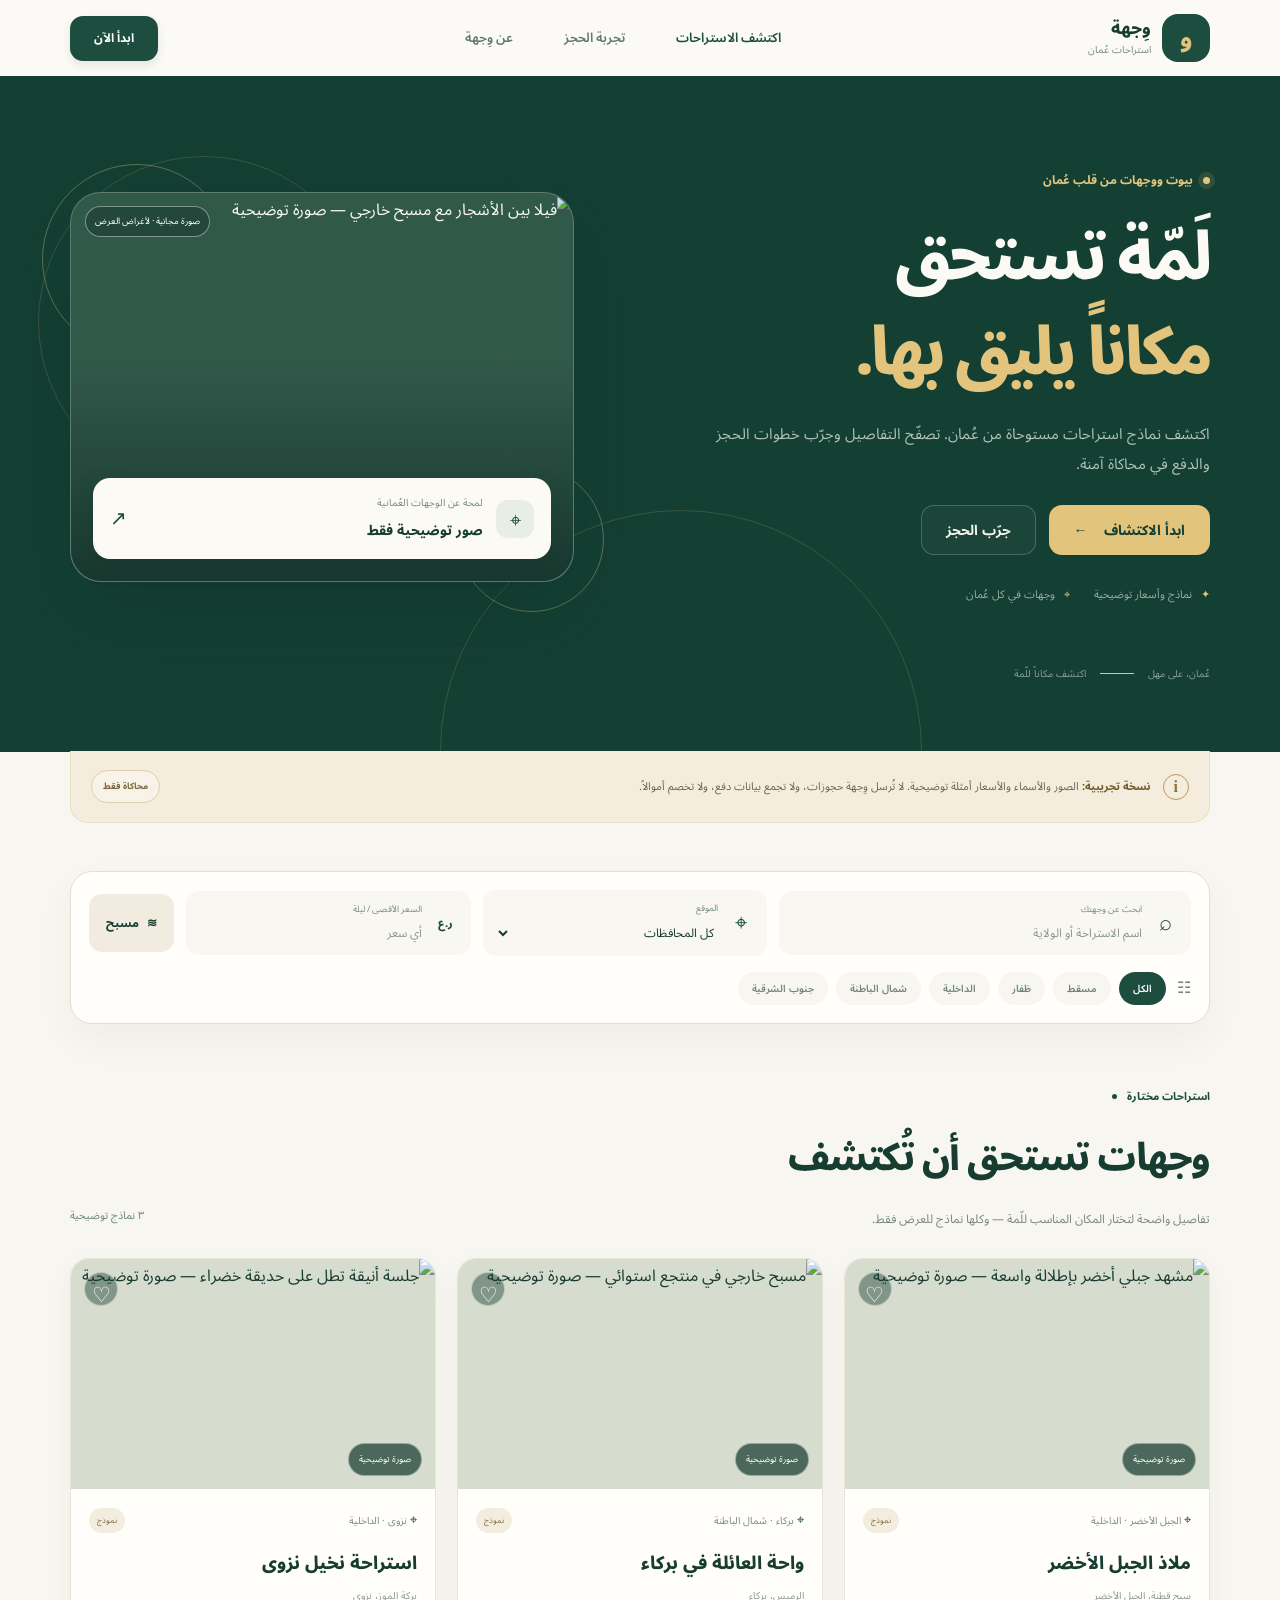
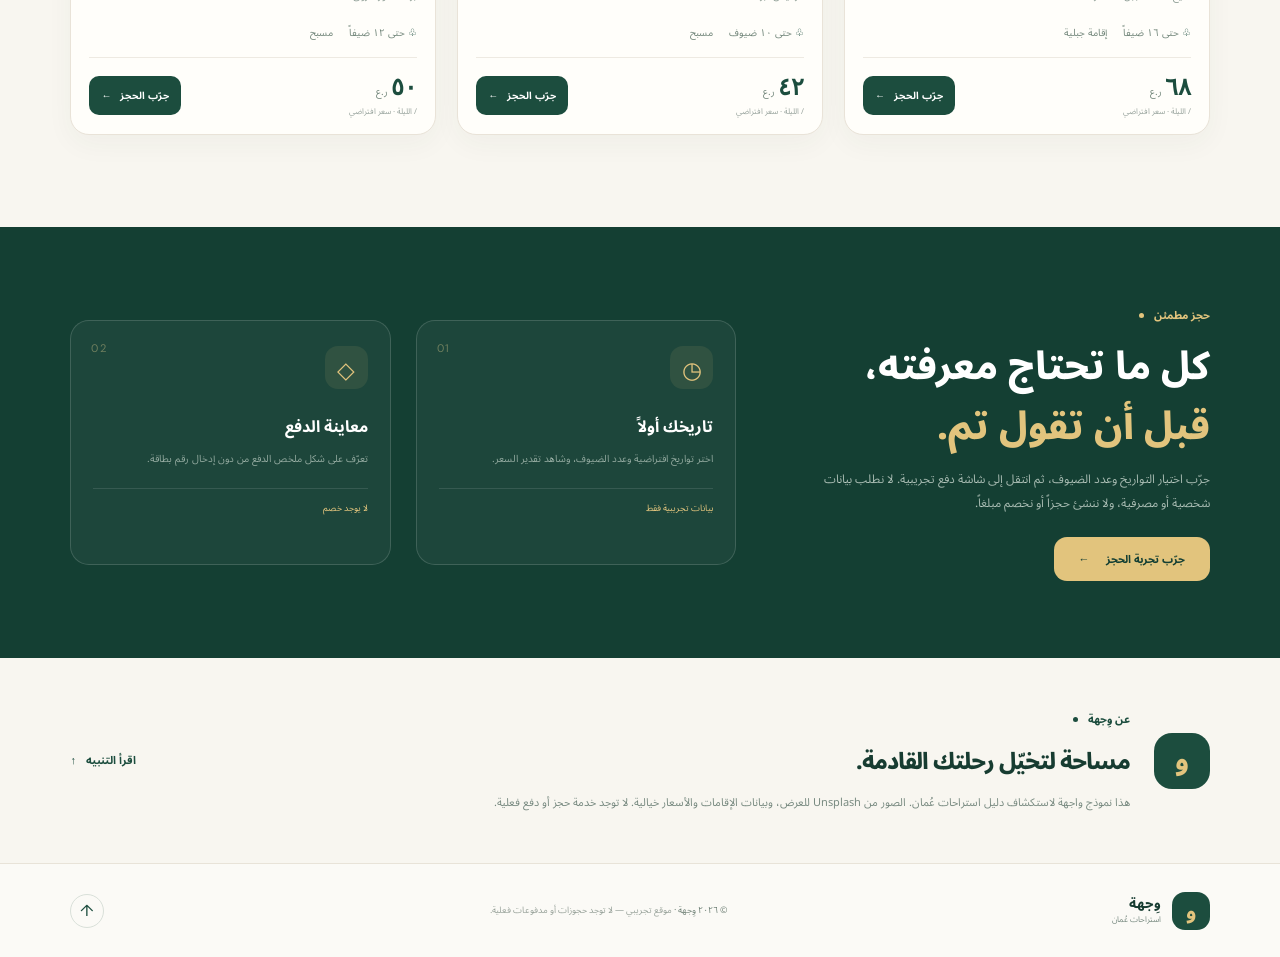
==== site/index.html @ aca5abcd "Recreate Wujha demo site experience Co-authored-by: Copilot App <223556219+Copilot@users.noreply.git" ====
<!doctype html>
<html lang="ar" dir="rtl">
  <head>
    <meta charset="utf-8">
    <meta name="viewport" content="width=device-width, initial-scale=1">
    <meta name="theme-color" content="#f8f6f0">
    <meta name="description" content="وِجهة — استكشف نماذج توضيحية لاستراحات عُمان وجرّب تجربة حجز ودفع محاكاة فقط.">
    <meta property="og:type" content="website">
    <meta property="og:locale" content="ar_OM">
    <meta property="og:title" content="وِجهة | استراحات عُمان">
    <meta property="og:description" content="اكتشف نماذج استراحات عُمانية وجرّب واجهة الحجز بأمان. لا توجد حجوزات أو مدفوعات فعلية.">
    <meta property="og:url" content="https://hiklar1.github.io/oman-retreat-booking/">
    <link rel="canonical" href="https://hiklar1.github.io/oman-retreat-booking/">
    <link rel="icon" href="assets/favicon.svg" type="image/svg+xml">
    <link rel="preconnect" href="https://fonts.googleapis.com">
    <link rel="preconnect" href="https://fonts.gstatic.com" crossorigin>
    <link rel="preconnect" href="https://images.unsplash.com">
    <link href="https://fonts.googleapis.com/css2?family=DM+Sans:wght@400;500;600;700&family=Noto+Sans+Arabic:wght@400;500;600;700;800&display=swap" rel="stylesheet">
    <link rel="stylesheet" href="styles.css">
    <title>وِجهة | استراحات عُمان</title>
  </head>
  <body>
    <a class="skip-link" href="#discover">انتقل إلى الاستراحات</a>
    <header class="site-header">
      <a class="brand" href="#" aria-label="وِجهة، الرئيسية">
        <span class="brand-mark" aria-hidden="true">و</span>
        <span class="brand-copy"><b>وِجهة</b><small>استراحات عُمان</small></span>
      </a>
      <nav class="main-nav" aria-label="التنقل الرئيسي">
        <a class="active" href="#discover">اكتشف الاستراحات</a>
        <a href="#how-it-works">تجربة الحجز</a>
        <a href="#about">عن وِجهة</a>
      </nav>
      <a class="header-cta" href="#discover">ابدأ الآن</a>
    </header>

    <main>
      <section class="hero" aria-labelledby="hero-title">
        <div class="hero-inner">
          <div class="hero-copy">
            <p class="hero-kicker"><span></span> بيوت ووجهات من قلب عُمان</p>
            <h1 id="hero-title">لَمّة تستحق<br><em>مكاناً يليق بها.</em></h1>
            <p class="hero-description">اكتشف نماذج استراحات مستوحاة من عُمان. تصفّح التفاصيل وجرّب خطوات الحجز والدفع في محاكاة آمنة.</p>
            <div class="hero-actions">
              <a class="button button-gold" href="#discover">ابدأ الاكتشاف <span aria-hidden="true">←</span></a>
              <a class="button button-outline" href="#how-it-works">جرّب الحجز</a>
            </div>
            <div class="hero-points">
              <span><i aria-hidden="true">✦</i> نماذج وأسعار توضيحية</span>
              <span><i aria-hidden="true">⌖</i> وجهات في كل عُمان</span>
            </div>
          </div>
          <div class="hero-visual">
            <img src="https://images.unsplash.com/photo-1613490493576-7fde63acd811?auto=format&amp;fit=crop&amp;w=1400&amp;q=85" alt="فيلا بين الأشجار مع مسبح خارجي — صورة توضيحية">
            <div class="visual-shade"></div>
            <div class="visual-orbit orbit-one"></div>
            <div class="visual-orbit orbit-two"></div>
            <div class="visual-caption">
              <span class="caption-pin" aria-hidden="true">⌖</span>
              <span><small>لمحة عن الوجهات العُمانية</small><b>صور توضيحية فقط</b></span>
              <span class="caption-arrow" aria-hidden="true">↗</span>
            </div>
            <span class="photo-note">صورة مجانية · لأغراض العرض</span>
          </div>
        </div>
        <div class="hero-bottom">
          <span>عُمان، على مهل</span><span class="hero-bottom-line"></span><span>اكتشف مكاناً للّمة</span>
        </div>
      </section>

      <section class="demo-banner" id="demo-notice" aria-label="تنبيه حول طبيعة الموقع">
        <span class="demo-icon" aria-hidden="true">i</span>
        <p><strong>نسخة تجريبية:</strong> الصور والأسماء والأسعار أمثلة توضيحية. لا تُرسل وِجهة حجوزات، ولا تجمع بيانات دفع، ولا تخصم أموالاً.</p>
        <span class="demo-badge">محاكاة فقط</span>
      </section>

      <section class="discover section-shell" id="discover" aria-labelledby="discover-title">
        <form class="search-panel" id="filters" aria-label="البحث في نماذج الاستراحات">
          <label class="search-field search-name">
            <span class="field-icon" aria-hidden="true">⌕</span>
            <span class="field-content"><span>ابحث عن وجهتك</span><input id="search" type="search" placeholder="اسم الاستراحة أو الولاية" autocomplete="off"></span>
          </label>
          <label class="search-field">
            <span class="field-icon" aria-hidden="true">⌖</span>
            <span class="field-content"><span>الموقع</span>
              <select id="governorate" name="governorate">
                <option value="">كل المحافظات</option>
                <option value="مسقط">مسقط</option>
                <option value="ظفار">ظفار</option>
                <option value="الداخلية">الداخلية</option>
                <option value="شمال الباطنة">شمال الباطنة</option>
                <option value="جنوب الشرقية">جنوب الشرقية</option>
              </select>
            </span>
          </label>
          <label class="search-field price-field">
            <span class="field-icon currency-icon" aria-hidden="true">ر.ع</span>
            <span class="field-content"><span>السعر الأقصى / ليلة</span><input id="price" type="number" min="0" inputmode="numeric" placeholder="أي سعر"></span>
          </label>
          <button class="pool-filter" id="pool-filter" type="button" aria-pressed="false"><span aria-hidden="true">≋</span> مسبح</button>
          <div class="region-chips" role="group" aria-label="تصفية حسب المحافظة">
            <span class="chips-icon" aria-hidden="true">☷</span>
            <button type="button" class="region-chip selected" data-region="" aria-pressed="true">الكل</button>
            <button type="button" class="region-chip" data-region="مسقط" aria-pressed="false">مسقط</button>
            <button type="button" class="region-chip" data-region="ظفار" aria-pressed="false">ظفار</button>
            <button type="button" class="region-chip" data-region="الداخلية" aria-pressed="false">الداخلية</button>
            <button type="button" class="region-chip" data-region="شمال الباطنة" aria-pressed="false">شمال الباطنة</button>
            <button type="button" class="region-chip" data-region="جنوب الشرقية" aria-pressed="false">جنوب الشرقية</button>
          </div>
        </form>

        <div class="section-heading">
          <div>
            <p class="section-kicker">استراحات مختارة <span></span></p>
            <h2 id="discover-title">وجهات تستحق أن تُكتشف</h2>
            <p class="section-description">تفاصيل واضحة لتختار المكان المناسب للّمة — وكلها نماذج للعرض فقط.</p>
          </div>
          <p class="result-count" id="results-count" aria-live="polite">٣ نماذج توضيحية</p>
        </div>

        <div class="listing-grid" id="listing-grid">
          <article class="stay-card" data-governorate="الداخلية" data-location="الجبل الأخضر سيح قطنة" data-price="68" data-pool="false">
            <a class="card-photo" href="#booking-dialog" data-booking data-stay="ملاذ الجبل الأخضر" data-price="68" aria-label="جرّب حجز ملاذ الجبل الأخضر">
              <img src="https://images.unsplash.com/photo-1464822759023-fed622ff2c3b?auto=format&amp;fit=crop&amp;w=1000&amp;q=85" alt="مشهد جبلي أخضر بإطلالة واسعة — صورة توضيحية" loading="lazy">
              <span class="photo-label">صورة توضيحية</span><span class="favorite" aria-hidden="true">♡</span>
            </a>
            <div class="card-content">
              <div class="card-topline"><span class="stay-location"><span aria-hidden="true">⌖</span> الجبل الأخضر · الداخلية</span><span class="sample-label">نموذج</span></div>
              <h3>ملاذ الجبل الأخضر</h3>
              <p class="card-subtitle">سيح قطنة، الجبل الأخضر</p>
              <div class="card-features"><span>♧ حتى ١٦ ضيفاً</span><span>إقامة جبلية</span></div>
              <div class="card-footer"><p><b>٦٨</b> ر.ع <span>/ الليلة · سعر افتراضي</span></p><button class="book-button" type="button" data-booking data-stay="ملاذ الجبل الأخضر" data-price="68">جرّب الحجز <span aria-hidden="true">←</span></button></div>
            </div>
          </article>
          <article class="stay-card" data-governorate="شمال الباطنة" data-location="بركاء الرميس" data-price="42" data-pool="true">
            <a class="card-photo" href="#booking-dialog" data-booking data-stay="واحة العائلة في بركاء" data-price="42" aria-label="جرّب حجز واحة العائلة في بركاء">
              <img src="https://images.unsplash.com/photo-1571896349842-33c89424de2d?auto=format&amp;fit=crop&amp;w=1000&amp;q=85" alt="مسبح خارجي في منتجع استوائي — صورة توضيحية" loading="lazy">
              <span class="photo-label">صورة توضيحية</span><span class="favorite" aria-hidden="true">♡</span>
            </a>
            <div class="card-content">
              <div class="card-topline"><span class="stay-location"><span aria-hidden="true">⌖</span> بركاء · شمال الباطنة</span><span class="sample-label">نموذج</span></div>
              <h3>واحة العائلة في بركاء</h3>
              <p class="card-subtitle">الرميس، بركاء</p>
              <div class="card-features"><span>♧ حتى ١٠ ضيوف</span><span>مسبح</span></div>
              <div class="card-footer"><p><b>٤٢</b> ر.ع <span>/ الليلة · سعر افتراضي</span></p><button class="book-button" type="button" data-booking data-stay="واحة العائلة في بركاء" data-price="42">جرّب الحجز <span aria-hidden="true">←</span></button></div>
            </div>
          </article>
          <article class="stay-card" data-governorate="الداخلية" data-location="نزوى بركة الموز" data-price="50" data-pool="true">
            <a class="card-photo" href="#booking-dialog" data-booking data-stay="استراحة نخيل نزوى" data-price="50" aria-label="جرّب حجز استراحة نخيل نزوى">
              <img src="https://images.unsplash.com/photo-1600210492486-724fe5c67fb0?auto=format&amp;fit=crop&amp;w=1000&amp;q=85" alt="جلسة أنيقة تطل على حديقة خضراء — صورة توضيحية" loading="lazy">
              <span class="photo-label">صورة توضيحية</span><span class="favorite" aria-hidden="true">♡</span>
            </a>
            <div class="card-content">
              <div class="card-topline"><span class="stay-location"><span aria-hidden="true">⌖</span> نزوى · الداخلية</span><span class="sample-label">نموذج</span></div>
              <h3>استراحة نخيل نزوى</h3>
              <p class="card-subtitle">بركة الموز، نزوى</p>
              <div class="card-features"><span>♧ حتى ١٢ ضيفاً</span><span>مسبح</span></div>
              <div class="card-footer"><p><b>٥٠</b> ر.ع <span>/ الليلة · سعر افتراضي</span></p><button class="book-button" type="button" data-booking data-stay="استراحة نخيل نزوى" data-price="50">جرّب الحجز <span aria-hidden="true">←</span></button></div>
            </div>
          </article>
        </div>
        <p class="empty-state" id="empty-state" hidden>ما لقينا نموذجاً يطابق بحثك. جرّب تغيير خيارات التصفية.</p>
      </section>

      <section class="how-section" id="how-it-works">
        <div class="how-inner">
          <div class="how-copy">
            <p class="section-kicker light-kicker">حجز مطمئن <span></span></p>
            <h2>كل ما تحتاج معرفته،<br><em>قبل أن تقول تم.</em></h2>
            <p>جرّب اختيار التواريخ وعدد الضيوف، ثم انتقل إلى شاشة دفع تجريبية. لا نطلب بيانات شخصية أو مصرفية، ولا ننشئ حجزاً أو نخصم مبلغاً.</p>
            <button class="button button-gold" type="button" data-booking data-stay="ملاذ الجبل الأخضر" data-price="68">جرّب تجربة الحجز <span aria-hidden="true">←</span></button>
          </div>
          <div class="how-card">
            <span class="step-number">01</span><span class="step-icon" aria-hidden="true">◷</span>
            <h3>تاريخك أولاً</h3>
            <p>اختر تواريخ افتراضية وعدد الضيوف، وشاهد تقدير السعر.</p>
            <span class="step-line"></span><span class="step-demo">بيانات تجريبية فقط</span>
          </div>
          <div class="how-card">
            <span class="step-number">02</span><span class="step-icon" aria-hidden="true">◇</span>
            <h3>معاينة الدفع</h3>
            <p>تعرّف على شكل ملخص الدفع من دون إدخال رقم بطاقة.</p>
            <span class="step-line"></span><span class="step-demo">لا يوجد خصم</span>
          </div>
        </div>
      </section>

      <section class="about-section" id="about">
        <div class="about-mark" aria-hidden="true">و</div>
        <div><p class="section-kicker">عن وِجهة <span></span></p><h2>مساحة لتخيّل رحلتك القادمة.</h2><p>هذا نموذج واجهة لاستكشاف دليل استراحات عُمان. الصور من Unsplash للعرض، وبيانات الإقامات والأسعار خيالية. لا توجد خدمة حجز أو دفع فعلية.</p></div>
        <a href="#demo-notice">اقرأ التنبيه <span aria-hidden="true">↑</span></a>
      </section>
    </main>

    <footer class="site-footer">
      <a class="brand footer-brand" href="#" aria-label="وِجهة، إلى الأعلى"><span class="brand-mark" aria-hidden="true">و</span><span class="brand-copy"><b>وِجهة</b><small>استراحات عُمان</small></span></a>
      <p>© ٢٠٢٦ وِجهة · <span>موقع تجريبي — لا توجد حجوزات أو مدفوعات فعلية.</span></p>
      <a class="back-top" href="#" aria-label="العودة إلى الأعلى">↑</a>
    </footer>

    <dialog class="booking-dialog" id="booking-dialog" aria-labelledby="dialog-title" aria-describedby="dialog-warning">
      <form class="dialog-shell" id="booking-form">
        <button class="dialog-close" type="button" aria-label="إغلاق" data-close>×</button>
        <div class="dialog-heading"><span class="dialog-brand" aria-hidden="true">و</span><div><p>تجربة وِجهة</p><h2 id="dialog-title">محاكاة الحجز</h2></div></div>
        <div class="dialog-warning" id="dialog-warning"><strong>محاكاة فقط</strong><span>لن يُرسل حجز ولن تُخصم أموال. لا تدخل أي بيانات بطاقة.</span></div>
        <section class="booking-step" id="booking-step">
          <div class="selected-stay"><span class="selected-icon" aria-hidden="true">⌂</span><div><small>إقامتك المختارة · نموذج</small><strong id="selected-stay">ملاذ الجبل الأخضر</strong></div><b><span id="nightly-price">٦٨</span> ر.ع<small> / ليلة افتراضية</small></b></div>
          <div class="date-fields">
            <label>تاريخ الوصول<input id="check-in" type="date" required></label>
            <label>تاريخ المغادرة<input id="check-out" type="date" required></label>
          </div>
          <label class="guest-field">عدد الضيوف<select id="guest-count"><option value="2">ضيفان</option><option value="4">٤ ضيوف</option><option value="6">٦ ضيوف</option><option value="8">٨ ضيوف</option></select></label>
          <div class="price-summary"><span>عدد الليالي <b id="night-count">١</b></span><span>المجموع التقديري <strong><b id="total-price">٦٨</b> ر.ع</strong></span></div>
          <button class="dialog-primary" type="submit">تابع إلى معاينة الدفع <span aria-hidden="true">←</span></button>
        </section>
        <section class="payment-step" id="payment-step" hidden>
          <div class="payment-heading"><span class="payment-shield" aria-hidden="true">◇</span><div><h3>معاينة الدفع</h3><p>بيئة تجريبية — لن يتم الاتصال بأي بنك أو بوابة دفع.</p></div></div>
          <div class="mock-method"><span class="mock-card-icon" aria-hidden="true">▰</span><span><b>بطاقة تجريبية</b><small>لا حاجة لرقم بطاقة أو بيانات مصرفية</small></span><span class="mock-check" aria-hidden="true">✓</span></div>
          <div class="mock-total"><span>إجمالي تقديري للمحاكاة</span><b><span id="payment-total">٦٨</span> ر.ع</b></div>
          <button class="dialog-primary" id="simulate-payment" type="button">عرض النتيجة التجريبية <span aria-hidden="true">←</span></button>
          <button class="dialog-back" type="button" id="back-to-booking">العودة لتفاصيل الإقامة</button>
        </section>
        <section class="result-step" id="result-step" hidden aria-live="polite">
          <span class="result-icon" aria-hidden="true">✓</span>
          <h3>انتهت معاينة الدفع</h3>
          <p><strong>هذه ليست عملية دفع.</strong> لم يتم إنشاء حجز، ولم تُرسل بيانات، ولم يُخصم أي مبلغ.</p>
          <button class="dialog-primary" type="button" data-close>إغلاق المحاكاة</button>
        </section>
      </form>
    </dialog>
    <script src="script.js"></script>
  </body>
</html>
---- site/styles.css ----
:root {
  color-scheme: light;
  --ink: #173c31;
  --ink-soft: #315d4d;
  --green: #1c4d3e;
  --green-dark: #143f33;
  --gold: #e2c47d;
  --gold-deep: #b79753;
  --cream: #f8f6f0;
  --paper: #fffefa;
  --muted: #788a80;
  --line: #e8e3d8;
  font-family: "Noto Sans Arabic", sans-serif;
}

* { box-sizing: border-box; }
html { scroll-behavior: smooth; scroll-padding-top: 88px; }
body { margin: 0; color: var(--ink); background: var(--cream); }
body:has(.booking-dialog[open]) { overflow: hidden; }
a { color: inherit; text-decoration: none; }
button, input, select { font: inherit; }
button { cursor: pointer; border: 0; }
img { display: block; max-width: 100%; }
[hidden] { display: none !important; }
.skip-link { position: absolute; z-index: 100; top: -60px; right: 16px; padding: 10px 16px; border-radius: 8px; color: #fff; background: var(--green); }
.skip-link:focus { top: 12px; }

.site-header { position: relative; z-index: 5; height: 76px; display: flex; align-items: center; justify-content: space-between; padding: 0 max(5.5%, calc((100% - 1260px) / 2)); background: #fbfaf6; }
.brand { display: inline-flex; align-items: center; gap: 11px; flex: 0 0 auto; }
.brand-mark { width: 48px; height: 48px; display: grid; place-items: center; border-radius: 16px; color: var(--gold); background: var(--green); font-size: 24px; font-weight: 800; }
.brand-copy { display: flex; flex-direction: column; line-height: 1.15; }
.brand-copy b { font-size: 17px; font-weight: 800; }
.brand-copy small { margin-top: 4px; color: var(--muted); font-size: 10px; }
.main-nav { display: flex; align-items: center; gap: clamp(20px, 4vw, 55px); margin-inline: auto; padding: 0 35px; color: #63796d; font-size: 13px; font-weight: 600; }
.main-nav a { transition: color .2s ease; }
.main-nav a:hover, .main-nav a.active { color: var(--green); }
.header-cta { min-width: 88px; padding: 10px 18px; border-radius: 13px; color: #fff; background: var(--green); text-align: center; font-size: 12px; font-weight: 700; box-shadow: 0 4px 10px #173c311c; transition: background .2s ease, transform .2s ease; }
.header-cta:hover { transform: translateY(-2px); background: #26614d; }

.hero { position: relative; overflow: hidden; padding: 80px 0 68px; color: #fbfaf4; background: var(--green-dark); }
.hero::before, .hero::after { position: absolute; width: 330px; height: 330px; border: 1px solid #d5bd7530; border-radius: 50%; content: ""; pointer-events: none; }
.hero::before { top: 80px; left: 3%; }
.hero::after { right: 28%; bottom: -240px; width: 480px; height: 480px; }
.hero-inner { position: relative; z-index: 1; width: min(1260px, 89%); min-height: 410px; display: grid; grid-template-columns: 1.04fr .96fr; align-items: center; gap: clamp(35px, 7vw, 105px); margin: 0 auto; }
.hero-copy { padding: 12px 0; }
.hero-kicker, .section-kicker { display: flex; align-items: center; gap: 10px; margin: 0 0 18px; color: var(--gold); font-size: 12px; font-weight: 700; }
.hero-kicker > span, .section-kicker > span { width: 7px; height: 7px; border-radius: 50%; background: currentColor; box-shadow: 0 0 0 5px #e2c47d20; }
.hero h1 { margin: 0; font-size: clamp(45px, 5.2vw, 68px); font-weight: 800; line-height: 1.42; letter-spacing: -.055em; }
.hero h1 em, .how-copy h2 em { color: var(--gold); font-style: normal; }
.hero-description { max-width: 530px; margin: 19px 0 26px; color: #e5eee7bd; font-size: 15px; line-height: 2; }
.hero-actions { display: flex; flex-wrap: wrap; gap: 13px; }
.button { min-height: 50px; display: inline-flex; align-items: center; justify-content: center; gap: 16px; padding: 0 24px; border: 1px solid transparent; border-radius: 13px; font-size: 14px; font-weight: 700; transition: transform .2s ease, background .2s ease, border-color .2s ease; }
.button:hover { transform: translateY(-2px); }
.button-gold { color: var(--green-dark); background: var(--gold); }
.button-gold:hover { background: #efd697; }
.button-outline { border-color: #ffffff35; color: #f5f3e9; background: #ffffff08; }
.button-outline:hover { border-color: #ffffff70; background: #ffffff12; }
.hero-points { display: flex; flex-wrap: wrap; gap: 24px; margin-top: 28px; color: #dae3daaa; font-size: 11px; }
.hero-points i { margin-inline-end: 6px; color: var(--gold); font-style: normal; }
.hero-visual { position: relative; height: 390px; overflow: visible; border: 1px solid #ffffff36; border-radius: 31px; background: #31594a; box-shadow: 0 30px 70px #0b2d2538; }
.hero-visual > img { width: 100%; height: 100%; border-radius: inherit; object-fit: cover; }
.visual-shade { position: absolute; inset: 0; border-radius: inherit; background: linear-gradient(0deg, #102d26bc 0%, transparent 58%); }
.visual-orbit { position: absolute; z-index: -1; width: 190px; height: 190px; border: 1px solid #d9c78960; border-radius: 50%; }
.orbit-one { top: -29px; left: -29px; }
.orbit-two { bottom: -31px; right: -31px; width: 145px; height: 145px; }
.visual-caption { position: absolute; right: 22px; bottom: 22px; left: 22px; min-height: 74px; display: flex; align-items: center; gap: 13px; padding: 14px 17px; border-radius: 17px; color: var(--ink); background: #fbfaf4; box-shadow: 0 8px 22px #102d2630; }
.caption-pin { width: 38px; height: 38px; display: grid; place-items: center; flex: 0 0 auto; border-radius: 12px; color: var(--green); background: #e9eee5; font-size: 20px; }
.visual-caption > span:nth-child(2) { display: flex; flex-direction: column; gap: 3px; }
.visual-caption small { color: var(--muted); font-size: 10px; }
.visual-caption b { font-size: 14px; }
.caption-arrow { margin-inline-start: auto; color: var(--green); font-size: 20px; }
.photo-note { position: absolute; top: 13px; left: 14px; padding: 5px 9px; border: 1px solid #ffffff6b; border-radius: 20px; color: #fff; background: #183b318c; font-size: 9px; backdrop-filter: blur(8px); }
.hero-bottom { width: min(1260px, 89%); display: flex; align-items: center; gap: 14px; margin: 45px auto 0; color: #e5eee78c; font-size: 10px; }
.hero-bottom-line { width: 34px; height: 1px; background: var(--gold); }

.demo-banner { position: relative; z-index: 2; width: min(1260px, 89%); min-height: 72px; display: flex; align-items: center; gap: 13px; margin: -1px auto 0; padding: 15px 20px; border: 1px solid #eadfc3; border-top: 0; border-radius: 0 0 18px 18px; color: #6d6555; background: #f4eddd; }
.demo-icon { width: 26px; height: 26px; display: grid; place-items: center; flex: 0 0 auto; border: 1px solid #b99858; border-radius: 50%; color: #8d7442; font-family: Georgia, serif; font-weight: 700; }
.demo-banner p { margin: 0; font-size: 11px; line-height: 1.8; }
.demo-banner p strong { color: #725b2d; }
.demo-badge { flex: 0 0 auto; margin-inline-start: auto; padding: 6px 11px; border: 1px solid #dfcfaa; border-radius: 30px; color: #806b3e; background: #f8f3e8; font-size: 9px; font-weight: 700; }

.section-shell { width: min(1260px, 89%); margin: 0 auto; }
.discover { padding: 48px 0 92px; }
.search-panel { display: grid; grid-template-columns: 1.45fr 1fr 1fr auto; align-items: center; gap: 12px; padding: 18px; border: 1px solid #e6dfd1; border-radius: 22px; background: #fffefa; box-shadow: 0 16px 38px #243a2c0c; }
.search-field { min-width: 0; min-height: 58px; display: flex; align-items: center; gap: 11px; padding: 9px 13px; border-radius: 13px; background: #f9f7f1; }
.field-icon { width: 25px; flex: 0 0 25px; color: var(--green); text-align: center; font-size: 22px; }
.currency-icon { font-size: 11px; font-weight: 800; }
.field-content { min-width: 0; display: flex; flex: 1; flex-direction: column; gap: 2px; }
.field-content > span { color: #789084; font-size: 9px; }
.field-content input, .field-content select { width: 100%; min-width: 0; padding: 0; border: 0; outline: 0; color: var(--ink); background: transparent; font-size: 12px; }
.field-content input::placeholder { color: #8b9a91; opacity: 1; }
.field-content select { cursor: pointer; }
.pool-filter { min-height: 58px; display: flex; align-items: center; justify-content: center; gap: 8px; padding: 0 17px; border-radius: 13px; color: var(--ink); background: #f1ecdf; font-size: 12px; font-weight: 700; transition: color .2s ease, background .2s ease; }
.pool-filter:hover, .pool-filter[aria-pressed="true"] { color: #fff; background: var(--green); }
.region-chips { grid-column: 1 / -1; display: flex; align-items: center; justify-content: flex-start; flex-wrap: wrap; gap: 8px; padding-top: 3px; }
.chips-icon { margin-inline-end: 3px; color: #71867a; font-size: 16px; }
.region-chip { min-height: 33px; padding: 0 14px; border-radius: 30px; color: #71867a; background: #f8f6f0; font-size: 10px; font-weight: 600; transition: color .2s ease, background .2s ease, transform .2s ease; }
.region-chip:hover { transform: translateY(-1px); }
.region-chip.selected { color: #fff; background: var(--green); }
.section-heading { display: flex; align-items: end; justify-content: space-between; margin: 61px 0 26px; }
.section-kicker { margin-bottom: 10px; color: var(--green); font-size: 11px; }
.section-kicker > span { width: 5px; height: 5px; box-shadow: none; }
.section-heading h2, .about-section h2 { margin: 0; font-size: clamp(27px, 3.2vw, 38px); font-weight: 800; letter-spacing: -.04em; }
.section-description { margin: 9px 0 0; color: var(--muted); font-size: 12px; }
.result-count { margin: 0 0 5px; color: #6e897c; font-size: 11px; }
.listing-grid { display: grid; grid-template-columns: repeat(3, minmax(0, 1fr)); gap: 21px; }
.stay-card { min-width: 0; overflow: hidden; border: 1px solid #e9e3d8; border-radius: 19px; background: var(--paper); box-shadow: 0 9px 28px #2941330b; transition: transform .25s ease, box-shadow .25s ease; }
.stay-card:hover { transform: translateY(-5px); box-shadow: 0 17px 36px #29413318; }
.card-photo { position: relative; display: block; height: 230px; overflow: hidden; background: #d7ddce; }
.card-photo img { width: 100%; height: 100%; object-fit: cover; transition: transform .55s cubic-bezier(.2,.7,.2,1); }
.stay-card:hover .card-photo img { transform: scale(1.045); }
.photo-label { position: absolute; right: 13px; bottom: 13px; padding: 6px 10px; border: 1px solid #ffffff6b; border-radius: 18px; color: #fff; background: #173b31b8; font-size: 9px; backdrop-filter: blur(8px); }
.favorite { position: absolute; top: 13px; left: 13px; width: 34px; height: 34px; display: grid; place-items: center; border: 1px solid #ffffff78; border-radius: 50%; color: #fff; background: #183b3170; font-size: 21px; }
.card-content { padding: 17px 18px 14px; }
.card-topline { display: flex; align-items: center; justify-content: space-between; gap: 8px; }
.stay-location { color: #758b7e; font-size: 10px; }
.stay-location span { color: var(--green); font-size: 13px; }
.sample-label { padding: 4px 8px; border-radius: 20px; color: #806c42; background: #f3eddf; font-size: 8px; }
.card-content h3 { margin: 10px 0 3px; font-size: 18px; font-weight: 800; }
.card-subtitle { margin: 0; color: #8a9a91; font-size: 10px; }
.card-features { display: flex; gap: 16px; margin-top: 16px; padding-bottom: 14px; border-bottom: 1px solid #eeeae2; color: #73877b; font-size: 10px; }
.card-features span:first-child::first-letter { color: var(--green); }
.card-footer { display: flex; align-items: center; justify-content: space-between; gap: 9px; padding-top: 13px; }
.card-footer > p { margin: 0; color: #73877b; font-size: 10px; white-space: nowrap; }
.card-footer > p b { color: var(--green); font-family: "DM Sans", sans-serif; font-size: 24px; }
.card-footer > p span { display: block; margin-top: 1px; color: #9aa59f; font-size: 8px; }
.book-button { display: inline-flex; align-items: center; gap: 9px; padding: 9px 12px; border-radius: 10px; color: #fff; background: var(--green); font-size: 10px; font-weight: 700; white-space: nowrap; transition: background .2s ease; }
.book-button:hover { background: #28644f; }
.empty-state { padding: 34px 15px; border: 1px dashed #d4dccc; border-radius: 14px; color: #71867a; text-align: center; font-size: 13px; }

.how-section { padding: 77px 0; color: #fff; background: var(--green-dark); }
.how-inner { width: min(1260px, 89%); display: grid; grid-template-columns: 1.4fr 1fr 1fr; align-items: center; gap: 25px; margin: 0 auto; }
.how-copy { padding-inline-end: 25px; }
.light-kicker { color: var(--gold); }
.how-copy h2 { margin: 0; font-size: clamp(29px, 3vw, 39px); font-weight: 800; line-height: 1.55; }
.how-copy > p:not(.section-kicker) { max-width: 490px; margin: 12px 0 21px; color: #dce8dfb8; font-size: 12px; line-height: 2; }
.how-copy .button { min-height: 44px; font-size: 11px; }
.how-card { position: relative; min-height: 245px; padding: 25px 22px 20px; border: 1px solid #ffffff26; border-radius: 19px; background: #ffffff0a; }
.step-number { position: absolute; top: 20px; left: 20px; color: #d7c58c70; direction: ltr; font-family: "DM Sans", sans-serif; font-size: 11px; letter-spacing: .1em; }
.step-icon { width: 43px; height: 43px; display: grid; place-items: center; border-radius: 13px; color: var(--gold); background: #e2c47d19; font-size: 23px; }
.how-card h3 { margin: 21px 0 5px; font-size: 16px; }
.how-card p { margin: 0; color: #dce8df9c; font-size: 10px; line-height: 1.9; }
.step-line { height: 1px; display: block; margin-top: 20px; background: #ffffff1c; }
.step-demo { display: inline-block; margin-top: 10px; color: var(--gold); font-size: 9px; }

.about-section { width: min(1260px, 89%); min-height: 205px; display: flex; align-items: center; gap: 24px; margin: 0 auto; padding: 42px 0; }
.about-mark { width: 56px; height: 56px; display: grid; place-items: center; flex: 0 0 auto; border-radius: 18px; color: var(--gold); background: var(--green); font-size: 27px; font-weight: 800; }
.about-section > div:nth-child(2) { max-width: 710px; }
.about-section .section-kicker { margin-bottom: 6px; }
.about-section h2 { font-size: 23px; }
.about-section > div > p:last-child { margin: 7px 0 0; color: var(--muted); font-size: 11px; line-height: 1.9; }
.about-section > a { display: inline-flex; align-items: center; gap: 10px; margin-inline-start: auto; color: var(--green); font-size: 11px; font-weight: 700; white-space: nowrap; }
.site-footer { min-height: 94px; display: flex; align-items: center; justify-content: space-between; gap: 20px; padding: 16px max(5.5%, calc((100% - 1260px) / 2)); border-top: 1px solid #e8e3d8; background: #fbfaf6; }
.footer-brand .brand-mark { width: 38px; height: 38px; border-radius: 13px; font-size: 20px; }
.footer-brand .brand-copy b { font-size: 13px; }
.footer-brand .brand-copy small { font-size: 8px; }
.site-footer > p { margin: 0; color: #74857b; font-size: 9px; text-align: center; }
.site-footer > p span { color: #9aa49c; }
.back-top { width: 34px; height: 34px; display: grid; place-items: center; border: 1px solid #d9e0d9; border-radius: 50%; color: var(--green); font-family: "DM Sans", sans-serif; }

.booking-dialog { width: min(510px, calc(100% - 28px)); max-width: none; max-height: min(90vh, 760px); padding: 0; overflow: auto; border: 1px solid #e8e3d8; border-radius: 24px; color: var(--ink); background: var(--paper); box-shadow: 0 28px 90px #0b2b2266; }
.booking-dialog::backdrop { background: #102a23a8; backdrop-filter: blur(5px); }
.dialog-shell { position: relative; padding: 27px; }
.dialog-close { position: absolute; top: 18px; left: 18px; width: 35px; height: 35px; border: 1px solid #e7e5dd; border-radius: 50%; color: #52695d; background: #fff; font-size: 22px; line-height: 1; }
.dialog-close:hover { background: #f3f1e9; }
.dialog-heading { display: flex; align-items: center; gap: 11px; padding-left: 35px; }
.dialog-brand { width: 43px; height: 43px; display: grid; place-items: center; border-radius: 14px; color: var(--gold); background: var(--green); font-size: 21px; font-weight: 800; }
.dialog-heading p { margin: 0 0 2px; color: #85948c; font-size: 9px; }
.dialog-heading h2 { margin: 0; font-size: 20px; }
.dialog-warning { display: flex; flex-direction: column; gap: 3px; margin: 20px 0 17px; padding: 12px 14px; border: 1px solid #eadbb9; border-radius: 12px; color: #75633e; background: #f7f0e2; font-size: 10px; line-height: 1.7; }
.dialog-warning strong { color: #775c27; font-size: 11px; }
.selected-stay { display: flex; align-items: center; gap: 10px; padding: 13px; border: 1px solid #e9e6de; border-radius: 13px; background: #fbfaf6; }
.selected-icon { width: 36px; height: 36px; display: grid; place-items: center; flex: 0 0 auto; border-radius: 11px; color: var(--green); background: #e9eee5; font-size: 20px; }
.selected-stay > div { min-width: 0; display: flex; flex: 1; flex-direction: column; gap: 3px; }
.selected-stay small { color: #86948b; font-size: 8px; }
.selected-stay strong { overflow: hidden; font-size: 11px; text-overflow: ellipsis; white-space: nowrap; }
.selected-stay > b { color: var(--green); font-size: 12px; white-space: nowrap; }
.selected-stay > b small { font-weight: 400; }
.date-fields { display: grid; grid-template-columns: 1fr 1fr; gap: 10px; margin-top: 15px; }
.date-fields label, .guest-field { display: flex; flex-direction: column; gap: 6px; color: #62776b; font-size: 9px; font-weight: 600; }
.date-fields input, .guest-field select { min-width: 0; min-height: 42px; padding: 0 10px; border: 1px solid #e5e3da; border-radius: 10px; outline: 0; color: var(--ink); background: #fff; font-size: 11px; }
.date-fields input:focus, .guest-field select:focus { border-color: #779482; box-shadow: 0 0 0 3px #1c4d3e14; }
.guest-field { margin-top: 12px; }
.price-summary { display: flex; justify-content: space-between; gap: 10px; margin-top: 15px; padding: 13px 0; border-top: 1px solid #ebe8e0; color: #71847a; font-size: 10px; }
.price-summary span { display: flex; flex-direction: column; gap: 4px; }
.price-summary b { color: var(--ink); }
.price-summary strong { color: var(--green); font-size: 15px; }
.dialog-primary { width: 100%; min-height: 47px; display: flex; align-items: center; justify-content: center; gap: 10px; margin-top: 12px; border-radius: 12px; color: #fff; background: var(--green); font-size: 11px; font-weight: 700; transition: background .2s ease; }
.dialog-primary:hover { background: #28644f; }
.payment-heading { display: flex; align-items: center; gap: 11px; margin: 5px 0 17px; }
.payment-shield { width: 39px; height: 39px; display: grid; place-items: center; border-radius: 12px; color: #806c42; background: #f4eddf; font-size: 20px; }
.payment-heading h3 { margin: 0; font-size: 14px; }
.payment-heading p { margin: 3px 0 0; color: #829288; font-size: 9px; }
.mock-method { display: flex; align-items: center; gap: 10px; padding: 13px; border: 1px solid #dbe5dc; border-radius: 12px; background: #f8faf6; }
.mock-card-icon { width: 34px; height: 34px; display: grid; place-items: center; border-radius: 9px; color: var(--green); background: #e9eee5; }
.mock-method > span:nth-child(2) { display: flex; flex: 1; flex-direction: column; gap: 3px; }
.mock-method b { font-size: 10px; }
.mock-method small { color: #819087; font-size: 8px; }
.mock-check { color: #3b7856; font-size: 16px; }
.mock-total { display: flex; justify-content: space-between; margin-top: 16px; padding: 15px 0; border-bottom: 1px solid #ebe8e0; color: #72847a; font-size: 10px; }
.mock-total b { color: var(--green); font-size: 18px; }
.dialog-back { width: 100%; margin-top: 12px; padding: 10px; color: #647a6d; background: transparent; font-size: 10px; }
.dialog-back:hover { color: var(--green); }
.result-step { padding: 22px 0 3px; text-align: center; }
.result-icon { width: 59px; height: 59px; display: grid; place-items: center; margin: 0 auto 15px; border: 1px solid #e2d5b3; border-radius: 50%; color: #806c42; background: #f6f0e2; font-size: 25px; }
.result-step h3 { margin: 0 0 7px; font-size: 17px; }
.result-step p { margin: 0; color: #75857b; font-size: 11px; line-height: 1.9; }
.result-step p strong { color: #755e30; }

:focus-visible { outline: 3px solid #bc9c56; outline-offset: 3px; }

@media (max-width: 900px) {
  .site-header { padding-inline: 5%; }
  .main-nav { gap: 19px; padding-inline: 15px; font-size: 11px; }
  .hero { padding: 65px 0 55px; }
  .hero-inner { width: 90%; grid-template-columns: 1fr .9fr; gap: 30px; }
  .hero-visual { height: 340px; }
  .hero h1 { font-size: clamp(40px, 6vw, 56px); }
  .section-shell, .demo-banner, .how-inner, .about-section, .hero-bottom { width: 90%; }
  .search-panel { grid-template-columns: 1.2fr 1fr 1fr; }
  .pool-filter { min-height: 44px; }
  .region-chips { grid-column: 1 / -1; }
  .card-photo { height: 195px; }
  .card-content { padding-inline: 14px; }
  .card-footer { flex-wrap: wrap; }
  .how-inner { grid-template-columns: 1.2fr 1fr 1fr; gap: 14px; }
}
@media (max-width: 640px) {
  html { scroll-padding-top: 72px; }
  .site-header { height: 68px; }
  .brand { gap: 8px; }
  .brand-mark { width: 40px; height: 40px; border-radius: 13px; font-size: 21px; }
  .brand-copy b { font-size: 14px; }
  .brand-copy small { font-size: 8px; }
  .main-nav { gap: 12px; padding: 0; font-size: 9px; }
  .main-nav a:nth-child(3) { display: none; }
  .header-cta { min-width: auto; padding: 9px 12px; font-size: 10px; }
  .hero { padding: 45px 0 35px; }
  .hero-inner { display: flex; flex-direction: column; align-items: stretch; gap: 29px; }
  .hero-copy { padding: 0; }
  .hero-kicker { margin-bottom: 12px; font-size: 10px; }
  .hero h1 { font-size: clamp(39px, 11vw, 55px); line-height: 1.36; }
  .hero-description { margin: 12px 0 18px; font-size: 12px; }
  .button { min-height: 44px; padding-inline: 17px; font-size: 11px; }
  .hero-points { gap: 15px; margin-top: 18px; font-size: 9px; }
  .hero-visual { height: 255px; border-radius: 22px; }
  .visual-caption { right: 12px; bottom: 12px; left: 12px; min-height: 61px; gap: 9px; padding: 10px; border-radius: 13px; }
  .caption-pin { width: 33px; height: 33px; }
  .visual-caption small { font-size: 8px; }
  .visual-caption b { font-size: 11px; }
  .photo-note { top: 9px; left: 9px; font-size: 8px; }
  .hero-bottom { margin-top: 28px; font-size: 8px; }
  .demo-banner { width: 100%; align-items: flex-start; gap: 9px; padding: 13px 5%; border-radius: 0; }
  .demo-icon { width: 22px; height: 22px; }
  .demo-banner p { font-size: 9px; }
  .demo-badge { display: none; }
  .discover { padding: 28px 0 58px; }
  .search-panel { grid-template-columns: 1fr 1fr; gap: 8px; padding: 11px; border-radius: 16px; }
  .search-name { grid-column: 1 / -1; }
  .search-field { min-height: 53px; gap: 6px; padding: 7px 9px; }
  .field-icon { width: 21px; flex-basis: 21px; font-size: 19px; }
  .field-content > span { font-size: 8px; }
  .field-content input, .field-content select { font-size: 10px; }
  .pool-filter { min-height: 42px; padding-inline: 11px; font-size: 10px; }
  .region-chips { gap: 6px; }
  .chips-icon { display: none; }
  .region-chip { min-height: 29px; padding-inline: 10px; font-size: 8px; }
  .section-heading { align-items: flex-start; gap: 10px; margin: 39px 0 18px; }
  .section-kicker { margin-bottom: 6px; font-size: 9px; }
  .section-heading h2 { font-size: 23px; line-height: 1.5; }
  .section-description { max-width: 290px; font-size: 9px; line-height: 1.8; }
  .result-count { padding-top: 22px; font-size: 8px; white-space: nowrap; }
  .listing-grid { grid-template-columns: 1fr; gap: 14px; }
  .stay-card { border-radius: 16px; }
  .card-photo { height: 215px; }
  .card-content { padding: 14px 15px 13px; }
  .card-content h3 { font-size: 16px; }
  .card-features { margin-top: 12px; padding-bottom: 11px; font-size: 9px; }
  .card-footer { flex-wrap: nowrap; }
  .book-button { padding: 8px 10px; font-size: 9px; }
  .how-section { padding: 50px 0; }
  .how-inner { grid-template-columns: 1fr 1fr; gap: 11px; }
  .how-copy { grid-column: 1 / -1; padding: 0 0 8px; }
  .how-copy h2 { font-size: 28px; }
  .how-copy > p:not(.section-kicker) { font-size: 10px; }
  .how-card { min-height: 218px; padding: 17px 14px; border-radius: 15px; }
  .step-number { top: 16px; left: 13px; }
  .step-icon { width: 36px; height: 36px; font-size: 19px; }
  .how-card h3 { margin-top: 15px; font-size: 13px; }
  .how-card p { font-size: 9px; }
  .about-section { min-height: auto; align-items: flex-start; gap: 13px; padding: 35px 0; }
  .about-mark { width: 42px; height: 42px; border-radius: 13px; font-size: 21px; }
  .about-section h2 { font-size: 17px; }
  .about-section > div > p:last-child { font-size: 9px; }
  .about-section > a { display: none; }
  .site-footer { min-height: 79px; padding: 12px 5%; }
  .footer-brand .brand-mark { width: 32px; height: 32px; border-radius: 11px; font-size: 17px; }
  .footer-brand .brand-copy b { font-size: 11px; }
  .footer-brand .brand-copy small { font-size: 7px; }
  .site-footer > p { max-width: 165px; font-size: 8px; line-height: 1.7; }
  .back-top { width: 29px; height: 29px; }
  .dialog-shell { padding: 22px 18px; }
}
@media (prefers-reduced-motion: reduce) {
  *, *::before, *::after { scroll-behavior: auto !important; animation-duration: .01ms !important; animation-iteration-count: 1 !important; transition-duration: .01ms !important; }
}
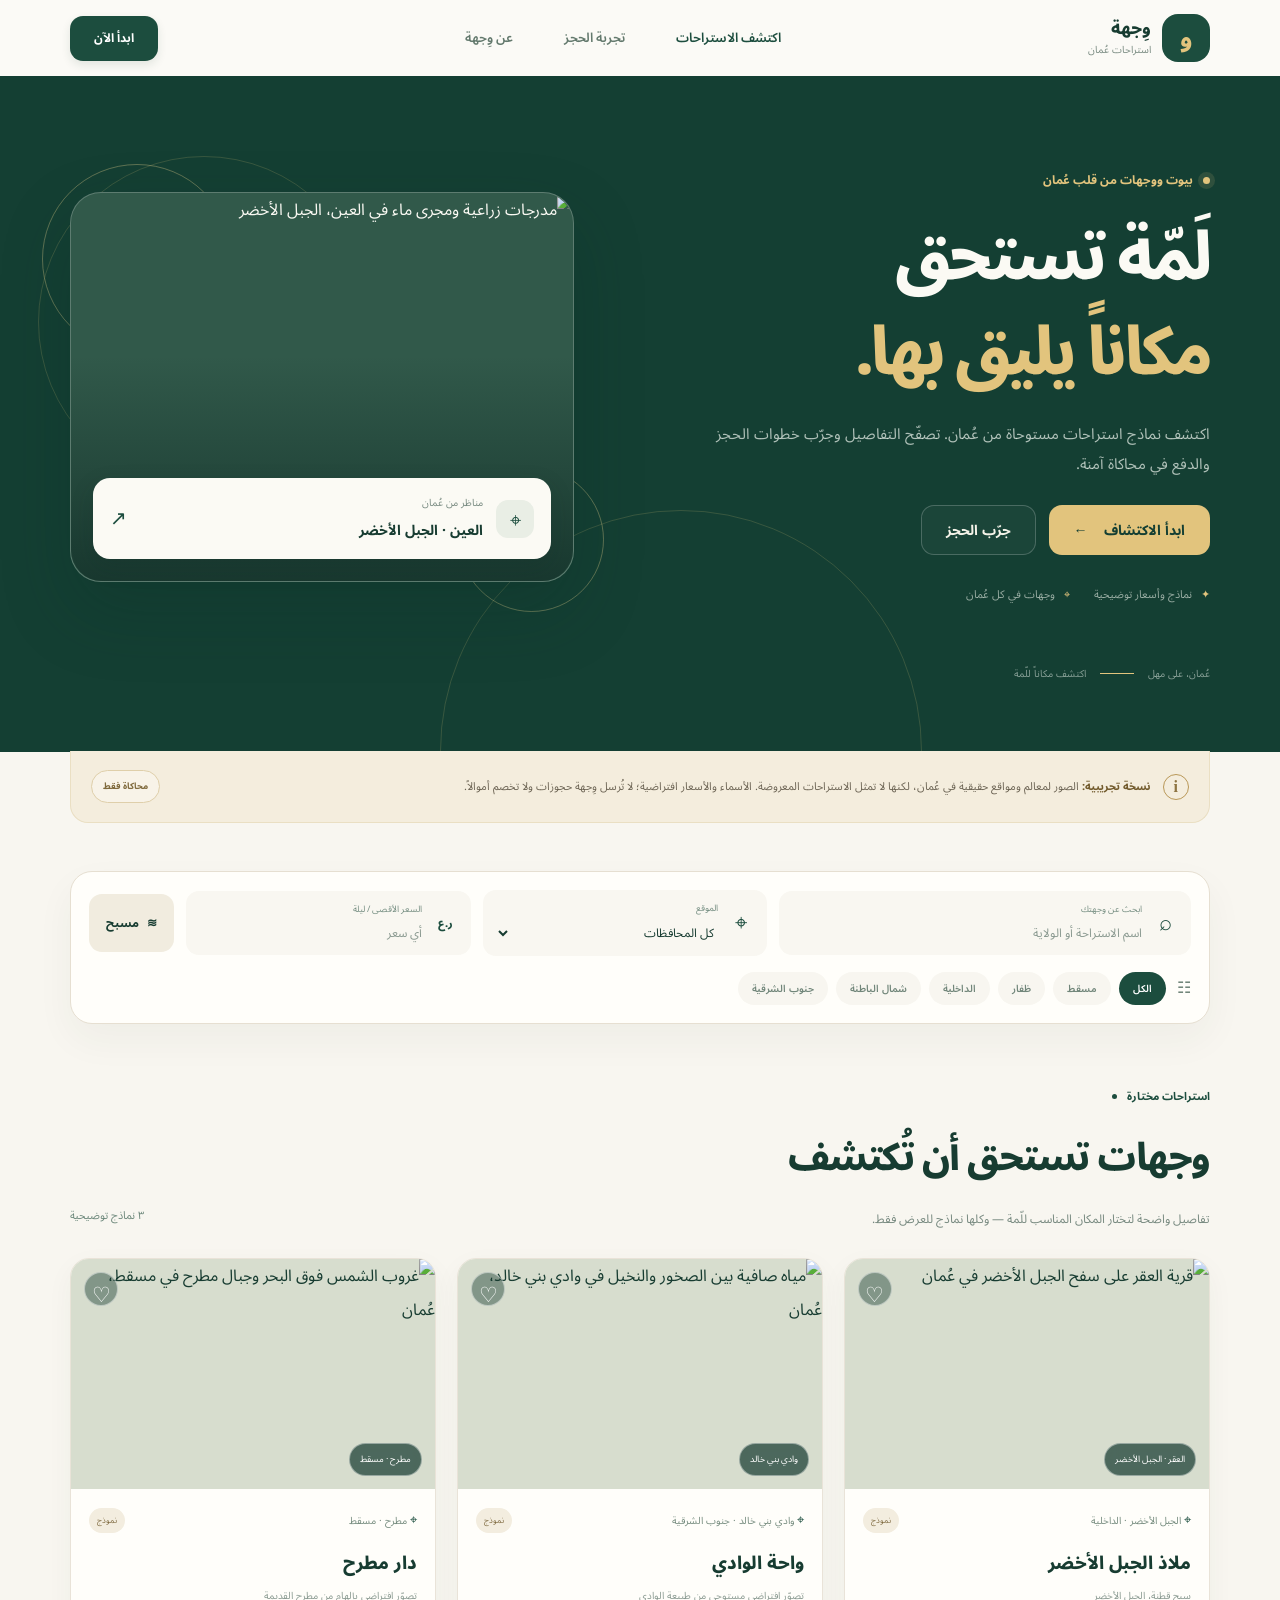
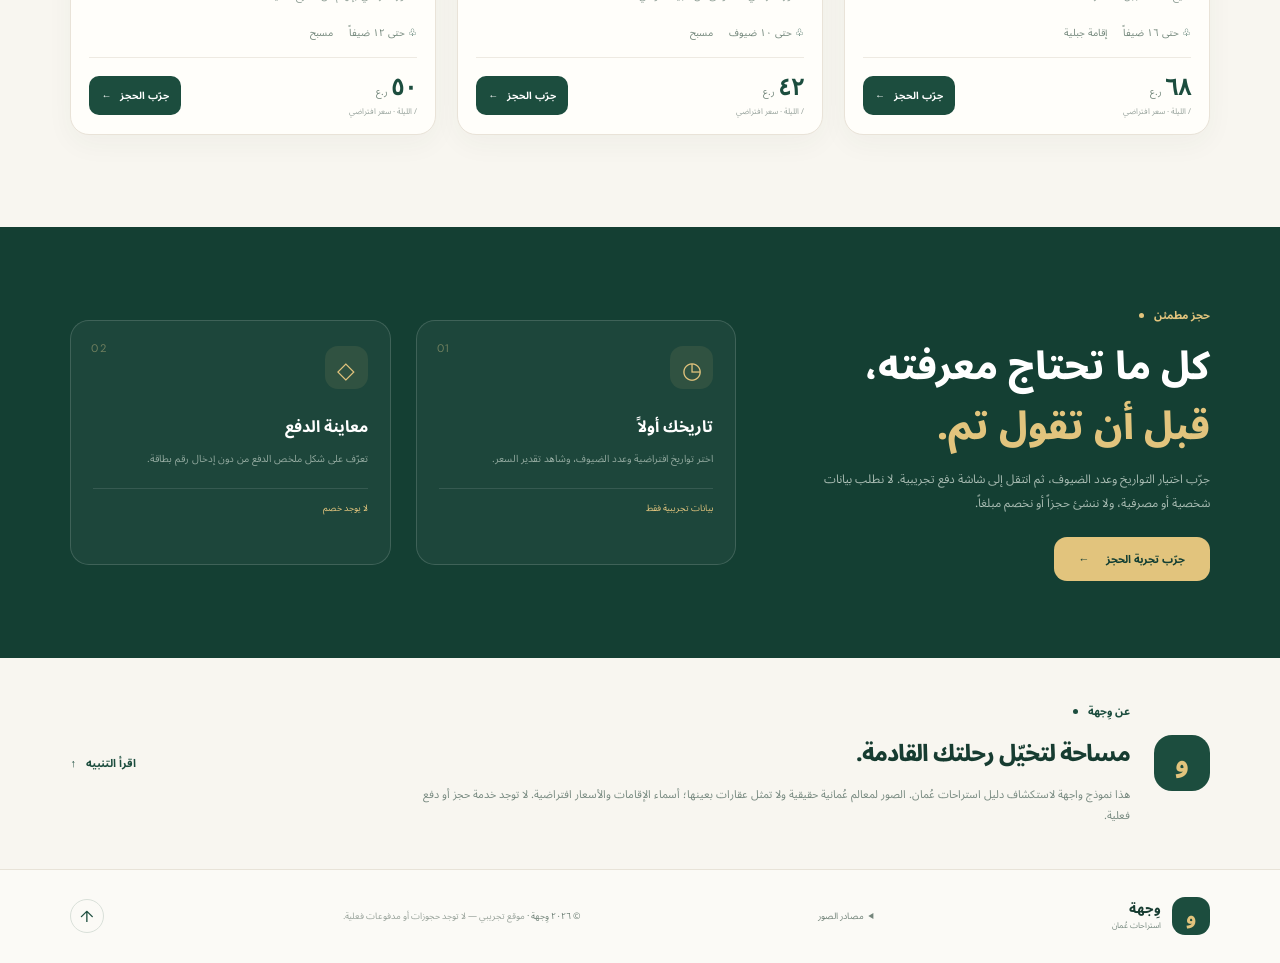
==== commit 4e2fa50c: "Use authentic Oman photography Co-authored-by: Copilot App <223556219+Copilot@users.noreply.github.c" ====
--- a/site/index.html
+++ b/site/index.html
@@ -14,7 +14,7 @@
     <link rel="icon" href="assets/favicon.svg" type="image/svg+xml">
     <link rel="preconnect" href="https://fonts.googleapis.com">
     <link rel="preconnect" href="https://fonts.gstatic.com" crossorigin>
-    <link rel="preconnect" href="https://images.unsplash.com">
+    <link rel="preconnect" href="https://thumb.wikimedia.org">
     <link href="https://fonts.googleapis.com/css2?family=DM+Sans:wght@400;500;600;700&family=Noto+Sans+Arabic:wght@400;500;600;700;800&display=swap" rel="stylesheet">
     <link rel="stylesheet" href="styles.css">
     <title>وِجهة | استراحات عُمان</title>
@@ -51,16 +51,15 @@
             </div>
           </div>
           <div class="hero-visual">
-            <img src="https://images.unsplash.com/photo-1613490493576-7fde63acd811?auto=format&amp;fit=crop&amp;w=1400&amp;q=85" alt="فيلا بين الأشجار مع مسبح خارجي — صورة توضيحية">
+            <img src="https://thumb.wikimedia.org/wikipedia/commons/thumb/9/9f/Al_Ain%2C_Jabel_Akhdar%2C_Oman_2024_10.jpg/1280px-Al_Ain%2C_Jabel_Akhdar%2C_Oman_2024_10.jpg" alt="مدرجات زراعية ومجرى ماء في العين، الجبل الأخضر">
             <div class="visual-shade"></div>
             <div class="visual-orbit orbit-one"></div>
             <div class="visual-orbit orbit-two"></div>
             <div class="visual-caption">
               <span class="caption-pin" aria-hidden="true">⌖</span>
-              <span><small>لمحة عن الوجهات العُمانية</small><b>صور توضيحية فقط</b></span>
+              <span><small>مناظر من عُمان</small><b>العين · الجبل الأخضر</b></span>
               <span class="caption-arrow" aria-hidden="true">↗</span>
             </div>
-            <span class="photo-note">صورة مجانية · لأغراض العرض</span>
           </div>
         </div>
         <div class="hero-bottom">
@@ -70,7 +69,7 @@
 
       <section class="demo-banner" id="demo-notice" aria-label="تنبيه حول طبيعة الموقع">
         <span class="demo-icon" aria-hidden="true">i</span>
-        <p><strong>نسخة تجريبية:</strong> الصور والأسماء والأسعار أمثلة توضيحية. لا تُرسل وِجهة حجوزات، ولا تجمع بيانات دفع، ولا تخصم أموالاً.</p>
+        <p><strong>نسخة تجريبية:</strong> الصور لمعالم ومواقع حقيقية في عُمان، لكنها لا تمثل الاستراحات المعروضة. الأسماء والأسعار افتراضية؛ لا تُرسل وِجهة حجوزات ولا تخصم أموالاً.</p>
         <span class="demo-badge">محاكاة فقط</span>
       </section>
 
@@ -121,8 +120,8 @@
         <div class="listing-grid" id="listing-grid">
           <article class="stay-card" data-governorate="الداخلية" data-location="الجبل الأخضر سيح قطنة" data-price="68" data-pool="false">
             <a class="card-photo" href="#booking-dialog" data-booking data-stay="ملاذ الجبل الأخضر" data-price="68" aria-label="جرّب حجز ملاذ الجبل الأخضر">
-              <img src="https://images.unsplash.com/photo-1464822759023-fed622ff2c3b?auto=format&amp;fit=crop&amp;w=1000&amp;q=85" alt="مشهد جبلي أخضر بإطلالة واسعة — صورة توضيحية" loading="lazy">
-              <span class="photo-label">صورة توضيحية</span><span class="favorite" aria-hidden="true">♡</span>
+              <img src="https://thumb.wikimedia.org/wikipedia/commons/thumb/4/42/Al_Aqr%2C_Jabel_Akhdar%2C_Oman_2024_1.jpg/1280px-Al_Aqr%2C_Jabel_Akhdar%2C_Oman_2024_1.jpg" alt="قرية العقر على سفح الجبل الأخضر في عُمان" loading="lazy">
+              <span class="photo-label">العقر · الجبل الأخضر</span><span class="favorite" aria-hidden="true">♡</span>
             </a>
             <div class="card-content">
               <div class="card-topline"><span class="stay-location"><span aria-hidden="true">⌖</span> الجبل الأخضر · الداخلية</span><span class="sample-label">نموذج</span></div>
@@ -132,30 +131,30 @@
               <div class="card-footer"><p><b>٦٨</b> ر.ع <span>/ الليلة · سعر افتراضي</span></p><button class="book-button" type="button" data-booking data-stay="ملاذ الجبل الأخضر" data-price="68">جرّب الحجز <span aria-hidden="true">←</span></button></div>
             </div>
           </article>
-          <article class="stay-card" data-governorate="شمال الباطنة" data-location="بركاء الرميس" data-price="42" data-pool="true">
-            <a class="card-photo" href="#booking-dialog" data-booking data-stay="واحة العائلة في بركاء" data-price="42" aria-label="جرّب حجز واحة العائلة في بركاء">
-              <img src="https://images.unsplash.com/photo-1571896349842-33c89424de2d?auto=format&amp;fit=crop&amp;w=1000&amp;q=85" alt="مسبح خارجي في منتجع استوائي — صورة توضيحية" loading="lazy">
-              <span class="photo-label">صورة توضيحية</span><span class="favorite" aria-hidden="true">♡</span>
+          <article class="stay-card" data-governorate="جنوب الشرقية" data-location="وادي بني خالد" data-price="42" data-pool="true">
+            <a class="card-photo" href="#booking-dialog" data-booking data-stay="واحة الوادي" data-price="42" aria-label="جرّب حجز واحة الوادي">
+              <img src="https://thumb.wikimedia.org/wikipedia/commons/thumb/2/21/Wadi_Bani_Khalid%2C_Oman_I_A_Natural_permanent_water_reservoir.jpg/1280px-Wadi_Bani_Khalid%2C_Oman_I_A_Natural_permanent_water_reservoir.jpg" alt="مياه صافية بين الصخور والنخيل في وادي بني خالد، عُمان" loading="lazy">
+              <span class="photo-label">وادي بني خالد</span><span class="favorite" aria-hidden="true">♡</span>
             </a>
             <div class="card-content">
-              <div class="card-topline"><span class="stay-location"><span aria-hidden="true">⌖</span> بركاء · شمال الباطنة</span><span class="sample-label">نموذج</span></div>
-              <h3>واحة العائلة في بركاء</h3>
-              <p class="card-subtitle">الرميس، بركاء</p>
+              <div class="card-topline"><span class="stay-location"><span aria-hidden="true">⌖</span> وادي بني خالد · جنوب الشرقية</span><span class="sample-label">نموذج</span></div>
+              <h3>واحة الوادي</h3>
+              <p class="card-subtitle">تصوّر افتراضي مستوحى من طبيعة الوادي</p>
               <div class="card-features"><span>♧ حتى ١٠ ضيوف</span><span>مسبح</span></div>
-              <div class="card-footer"><p><b>٤٢</b> ر.ع <span>/ الليلة · سعر افتراضي</span></p><button class="book-button" type="button" data-booking data-stay="واحة العائلة في بركاء" data-price="42">جرّب الحجز <span aria-hidden="true">←</span></button></div>
+              <div class="card-footer"><p><b>٤٢</b> ر.ع <span>/ الليلة · سعر افتراضي</span></p><button class="book-button" type="button" data-booking data-stay="واحة الوادي" data-price="42">جرّب الحجز <span aria-hidden="true">←</span></button></div>
             </div>
           </article>
-          <article class="stay-card" data-governorate="الداخلية" data-location="نزوى بركة الموز" data-price="50" data-pool="true">
-            <a class="card-photo" href="#booking-dialog" data-booking data-stay="استراحة نخيل نزوى" data-price="50" aria-label="جرّب حجز استراحة نخيل نزوى">
-              <img src="https://images.unsplash.com/photo-1600210492486-724fe5c67fb0?auto=format&amp;fit=crop&amp;w=1000&amp;q=85" alt="جلسة أنيقة تطل على حديقة خضراء — صورة توضيحية" loading="lazy">
-              <span class="photo-label">صورة توضيحية</span><span class="favorite" aria-hidden="true">♡</span>
+          <article class="stay-card" data-governorate="مسقط" data-location="مطرح مسقط" data-price="50" data-pool="true">
+            <a class="card-photo" href="#booking-dialog" data-booking data-stay="دار مطرح" data-price="50" aria-label="جرّب حجز دار مطرح">
+              <img src="https://thumb.wikimedia.org/wikipedia/commons/thumb/a/ae/Muttrah%2C_Muscat%2C_Oman_%284323986613%29.jpg/1280px-Muttrah%2C_Muscat%2C_Oman_%284323986613%29.jpg" alt="غروب الشمس فوق البحر وجبال مطرح في مسقط، عُمان" loading="lazy">
+              <span class="photo-label">مطرح · مسقط</span><span class="favorite" aria-hidden="true">♡</span>
             </a>
             <div class="card-content">
-              <div class="card-topline"><span class="stay-location"><span aria-hidden="true">⌖</span> نزوى · الداخلية</span><span class="sample-label">نموذج</span></div>
-              <h3>استراحة نخيل نزوى</h3>
-              <p class="card-subtitle">بركة الموز، نزوى</p>
+              <div class="card-topline"><span class="stay-location"><span aria-hidden="true">⌖</span> مطرح · مسقط</span><span class="sample-label">نموذج</span></div>
+              <h3>دار مطرح</h3>
+              <p class="card-subtitle">تصوّر افتراضي بإلهام من مطرح القديمة</p>
               <div class="card-features"><span>♧ حتى ١٢ ضيفاً</span><span>مسبح</span></div>
-              <div class="card-footer"><p><b>٥٠</b> ر.ع <span>/ الليلة · سعر افتراضي</span></p><button class="book-button" type="button" data-booking data-stay="استراحة نخيل نزوى" data-price="50">جرّب الحجز <span aria-hidden="true">←</span></button></div>
+              <div class="card-footer"><p><b>٥٠</b> ر.ع <span>/ الليلة · سعر افتراضي</span></p><button class="book-button" type="button" data-booking data-stay="دار مطرح" data-price="50">جرّب الحجز <span aria-hidden="true">←</span></button></div>
             </div>
           </article>
         </div>
@@ -187,13 +186,22 @@
 
       <section class="about-section" id="about">
         <div class="about-mark" aria-hidden="true">و</div>
-        <div><p class="section-kicker">عن وِجهة <span></span></p><h2>مساحة لتخيّل رحلتك القادمة.</h2><p>هذا نموذج واجهة لاستكشاف دليل استراحات عُمان. الصور من Unsplash للعرض، وبيانات الإقامات والأسعار خيالية. لا توجد خدمة حجز أو دفع فعلية.</p></div>
+        <div><p class="section-kicker">عن وِجهة <span></span></p><h2>مساحة لتخيّل رحلتك القادمة.</h2><p>هذا نموذج واجهة لاستكشاف دليل استراحات عُمان. الصور لمعالم عُمانية حقيقية ولا تمثل عقارات بعينها؛ أسماء الإقامات والأسعار افتراضية. لا توجد خدمة حجز أو دفع فعلية.</p></div>
         <a href="#demo-notice">اقرأ التنبيه <span aria-hidden="true">↑</span></a>
       </section>
     </main>
 
     <footer class="site-footer">
       <a class="brand footer-brand" href="#" aria-label="وِجهة، إلى الأعلى"><span class="brand-mark" aria-hidden="true">و</span><span class="brand-copy"><b>وِجهة</b><small>استراحات عُمان</small></span></a>
+      <details class="image-credits">
+        <summary>مصادر الصور</summary>
+        <ul>
+          <li><a href="https://commons.wikimedia.org/wiki/File:Al_Ain,_Jabel_Akhdar,_Oman_2024_10.jpg" target="_blank" rel="noopener noreferrer">العين، الجبل الأخضر — dconvertini، CC BY-SA 4.0</a></li>
+          <li><a href="https://commons.wikimedia.org/wiki/File:Al_Aqr,_Jabel_Akhdar,_Oman_2024_1.jpg" target="_blank" rel="noopener noreferrer">العقر، الجبل الأخضر — dconvertini، CC BY-SA 4.0</a></li>
+          <li><a href="https://commons.wikimedia.org/wiki/File:Wadi_Bani_Khalid,_Oman_I_A_Natural_permanent_water_reservoir.jpg" target="_blank" rel="noopener noreferrer">وادي بني خالد — Cp198602، CC BY-SA 4.0</a></li>
+          <li><a href="https://commons.wikimedia.org/wiki/File:Muttrah,_Muscat,_Oman_(4323986613).jpg" target="_blank" rel="noopener noreferrer">مطرح، مسقط — yeowatzup، CC BY 2.0</a></li>
+        </ul>
+      </details>
       <p>© ٢٠٢٦ وِجهة · <span>موقع تجريبي — لا توجد حجوزات أو مدفوعات فعلية.</span></p>
       <a class="back-top" href="#" aria-label="العودة إلى الأعلى">↑</a>
     </footer>
--- a/site/styles.css
+++ b/site/styles.css
@@ -157,6 +157,12 @@
 .site-footer > p { margin: 0; color: #74857b; font-size: 9px; text-align: center; }
 .site-footer > p span { color: #9aa49c; }
 .back-top { width: 34px; height: 34px; display: grid; place-items: center; border: 1px solid #d9e0d9; border-radius: 50%; color: var(--green); font-family: "DM Sans", sans-serif; }
+.image-credits { position: relative; flex: 0 0 auto; color: #74857b; font-size: 9px; }
+.image-credits summary { cursor: pointer; }
+.image-credits summary:hover { color: var(--green); }
+.image-credits ul { position: absolute; z-index: 8; right: 0; bottom: calc(100% + 12px); width: min(340px, calc(100vw - 32px)); display: grid; gap: 8px; margin: 0; padding: 14px 17px; border: 1px solid var(--line); border-radius: 13px; background: var(--paper); box-shadow: 0 12px 32px #173c3124; list-style: none; }
+.image-credits a { color: var(--ink-soft); line-height: 1.7; }
+.image-credits a:hover { text-decoration: underline; }
 
 .booking-dialog { width: min(510px, calc(100% - 28px)); max-width: none; max-height: min(90vh, 760px); padding: 0; overflow: auto; border: 1px solid #e8e3d8; border-radius: 24px; color: var(--ink); background: var(--paper); box-shadow: 0 28px 90px #0b2b2266; }
 .booking-dialog::backdrop { background: #102a23a8; backdrop-filter: blur(5px); }
@@ -298,6 +304,7 @@
   .footer-brand .brand-copy b { font-size: 11px; }
   .footer-brand .brand-copy small { font-size: 7px; }
   .site-footer > p { max-width: 165px; font-size: 8px; line-height: 1.7; }
+  .image-credits { font-size: 8px; }
   .back-top { width: 29px; height: 29px; }
   .dialog-shell { padding: 22px 18px; }
 }
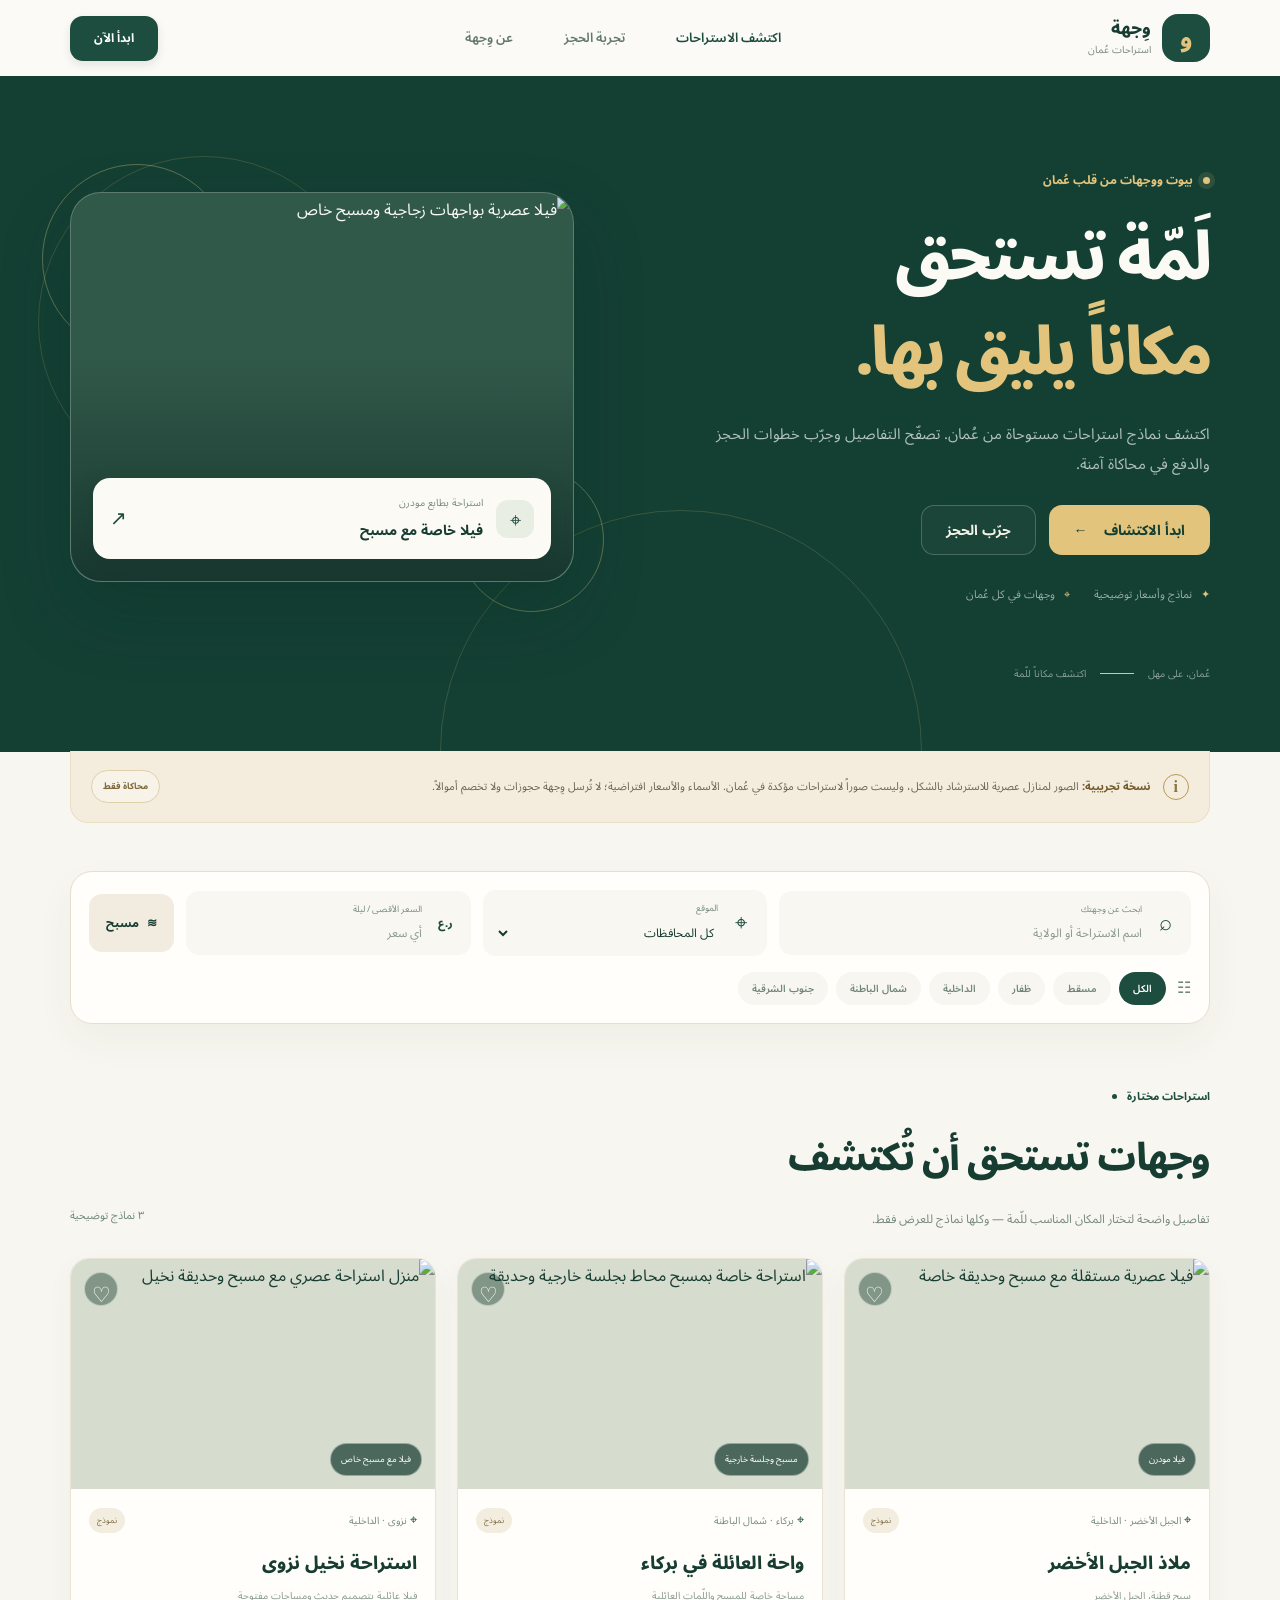
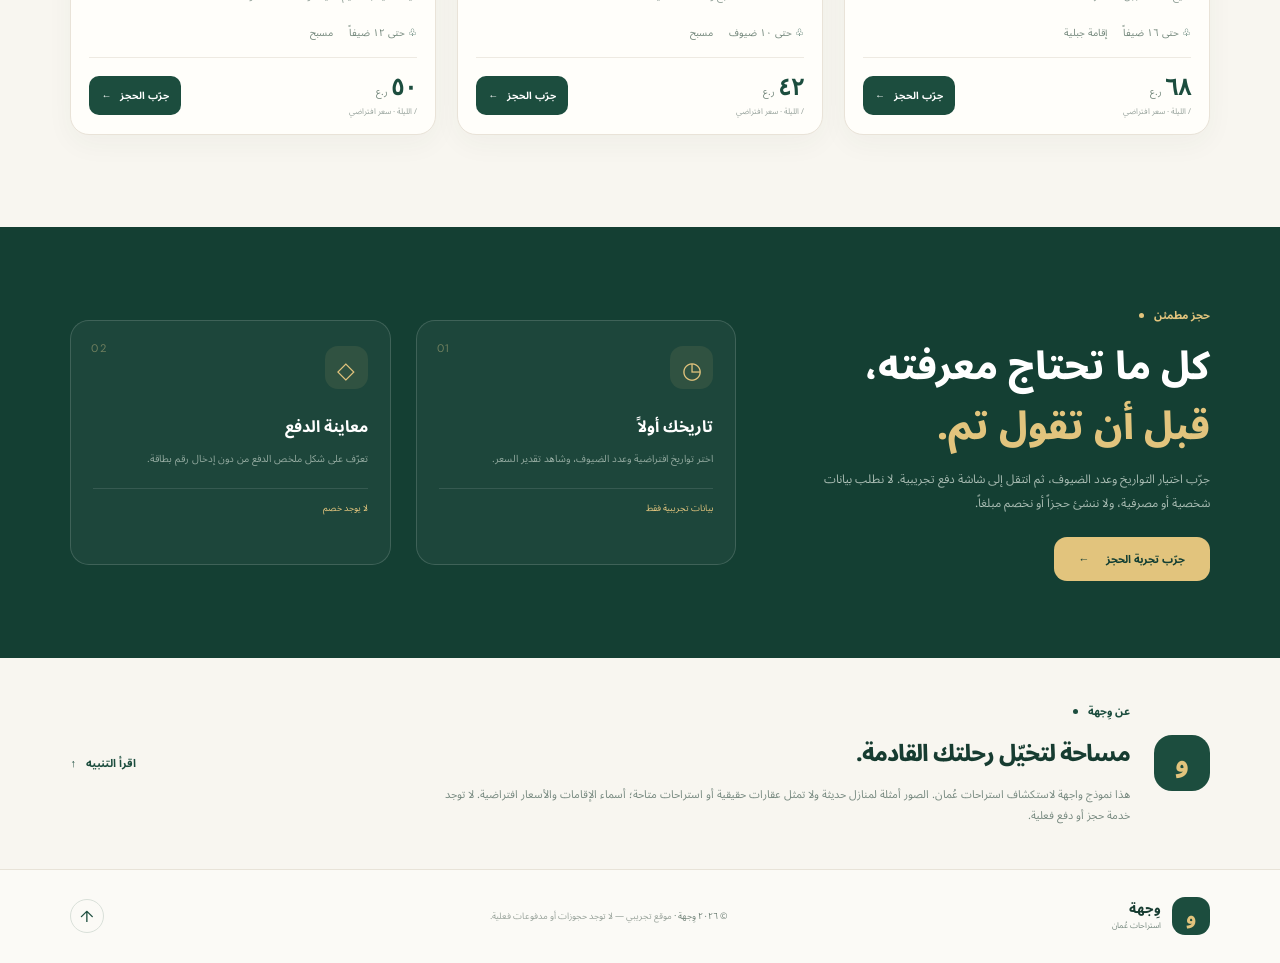
==== commit 0d1d4691: "Use modern retreat property photos Co-authored-by: Copilot App <223556219+Copilot@users.noreply.gith" ====
--- a/site/index.html
+++ b/site/index.html
@@ -14,7 +14,7 @@
     <link rel="icon" href="assets/favicon.svg" type="image/svg+xml">
     <link rel="preconnect" href="https://fonts.googleapis.com">
     <link rel="preconnect" href="https://fonts.gstatic.com" crossorigin>
-    <link rel="preconnect" href="https://thumb.wikimedia.org">
+    <link rel="preconnect" href="https://images.unsplash.com">
     <link href="https://fonts.googleapis.com/css2?family=DM+Sans:wght@400;500;600;700&family=Noto+Sans+Arabic:wght@400;500;600;700;800&display=swap" rel="stylesheet">
     <link rel="stylesheet" href="styles.css">
     <title>وِجهة | استراحات عُمان</title>
@@ -51,13 +51,13 @@
             </div>
           </div>
           <div class="hero-visual">
-            <img src="https://thumb.wikimedia.org/wikipedia/commons/thumb/9/9f/Al_Ain%2C_Jabel_Akhdar%2C_Oman_2024_10.jpg/1280px-Al_Ain%2C_Jabel_Akhdar%2C_Oman_2024_10.jpg" alt="مدرجات زراعية ومجرى ماء في العين، الجبل الأخضر">
+            <img src="https://images.unsplash.com/photo-1613490493576-7fde63acd811?auto=format&amp;fit=crop&amp;w=1400&amp;q=85" alt="فيلا عصرية بواجهات زجاجية ومسبح خاص">
             <div class="visual-shade"></div>
             <div class="visual-orbit orbit-one"></div>
             <div class="visual-orbit orbit-two"></div>
             <div class="visual-caption">
               <span class="caption-pin" aria-hidden="true">⌖</span>
-              <span><small>مناظر من عُمان</small><b>العين · الجبل الأخضر</b></span>
+              <span><small>استراحة بطابع مودرن</small><b>فيلا خاصة مع مسبح</b></span>
               <span class="caption-arrow" aria-hidden="true">↗</span>
             </div>
           </div>
@@ -69,7 +69,7 @@
 
       <section class="demo-banner" id="demo-notice" aria-label="تنبيه حول طبيعة الموقع">
         <span class="demo-icon" aria-hidden="true">i</span>
-        <p><strong>نسخة تجريبية:</strong> الصور لمعالم ومواقع حقيقية في عُمان، لكنها لا تمثل الاستراحات المعروضة. الأسماء والأسعار افتراضية؛ لا تُرسل وِجهة حجوزات ولا تخصم أموالاً.</p>
+        <p><strong>نسخة تجريبية:</strong> الصور لمنازل عصرية للاسترشاد بالشكل، وليست صوراً لاستراحات مؤكدة في عُمان. الأسماء والأسعار افتراضية؛ لا تُرسل وِجهة حجوزات ولا تخصم أموالاً.</p>
         <span class="demo-badge">محاكاة فقط</span>
       </section>
 
@@ -118,10 +118,10 @@
         </div>
 
         <div class="listing-grid" id="listing-grid">
-          <article class="stay-card" data-governorate="الداخلية" data-location="الجبل الأخضر سيح قطنة" data-price="68" data-pool="false">
+          <article class="stay-card" data-governorate="الداخلية" data-location="الجبل الأخضر سيح قطنة" data-price="68" data-pool="true">
             <a class="card-photo" href="#booking-dialog" data-booking data-stay="ملاذ الجبل الأخضر" data-price="68" aria-label="جرّب حجز ملاذ الجبل الأخضر">
-              <img src="https://thumb.wikimedia.org/wikipedia/commons/thumb/4/42/Al_Aqr%2C_Jabel_Akhdar%2C_Oman_2024_1.jpg/1280px-Al_Aqr%2C_Jabel_Akhdar%2C_Oman_2024_1.jpg" alt="قرية العقر على سفح الجبل الأخضر في عُمان" loading="lazy">
-              <span class="photo-label">العقر · الجبل الأخضر</span><span class="favorite" aria-hidden="true">♡</span>
+              <img src="https://images.unsplash.com/photo-1613977257363-707ba9348227?auto=format&amp;fit=crop&amp;w=1000&amp;q=85" alt="فيلا عصرية مستقلة مع مسبح وحديقة خاصة" loading="lazy">
+              <span class="photo-label">فيلا مودرن</span><span class="favorite" aria-hidden="true">♡</span>
             </a>
             <div class="card-content">
               <div class="card-topline"><span class="stay-location"><span aria-hidden="true">⌖</span> الجبل الأخضر · الداخلية</span><span class="sample-label">نموذج</span></div>
@@ -131,30 +131,30 @@
               <div class="card-footer"><p><b>٦٨</b> ر.ع <span>/ الليلة · سعر افتراضي</span></p><button class="book-button" type="button" data-booking data-stay="ملاذ الجبل الأخضر" data-price="68">جرّب الحجز <span aria-hidden="true">←</span></button></div>
             </div>
           </article>
-          <article class="stay-card" data-governorate="جنوب الشرقية" data-location="وادي بني خالد" data-price="42" data-pool="true">
-            <a class="card-photo" href="#booking-dialog" data-booking data-stay="واحة الوادي" data-price="42" aria-label="جرّب حجز واحة الوادي">
-              <img src="https://thumb.wikimedia.org/wikipedia/commons/thumb/2/21/Wadi_Bani_Khalid%2C_Oman_I_A_Natural_permanent_water_reservoir.jpg/1280px-Wadi_Bani_Khalid%2C_Oman_I_A_Natural_permanent_water_reservoir.jpg" alt="مياه صافية بين الصخور والنخيل في وادي بني خالد، عُمان" loading="lazy">
-              <span class="photo-label">وادي بني خالد</span><span class="favorite" aria-hidden="true">♡</span>
+          <article class="stay-card" data-governorate="شمال الباطنة" data-location="بركاء الرميس" data-price="42" data-pool="true">
+            <a class="card-photo" href="#booking-dialog" data-booking data-stay="واحة العائلة في بركاء" data-price="42" aria-label="جرّب حجز واحة العائلة في بركاء">
+              <img src="https://images.unsplash.com/photo-1576013551627-0cc20b96c2a7?auto=format&amp;fit=crop&amp;w=1000&amp;q=85" alt="استراحة خاصة بمسبح محاط بجلسة خارجية وحديقة" loading="lazy">
+              <span class="photo-label">مسبح وجلسة خارجية</span><span class="favorite" aria-hidden="true">♡</span>
             </a>
             <div class="card-content">
-              <div class="card-topline"><span class="stay-location"><span aria-hidden="true">⌖</span> وادي بني خالد · جنوب الشرقية</span><span class="sample-label">نموذج</span></div>
-              <h3>واحة الوادي</h3>
-              <p class="card-subtitle">تصوّر افتراضي مستوحى من طبيعة الوادي</p>
+              <div class="card-topline"><span class="stay-location"><span aria-hidden="true">⌖</span> بركاء · شمال الباطنة</span><span class="sample-label">نموذج</span></div>
+              <h3>واحة العائلة في بركاء</h3>
+              <p class="card-subtitle">مساحة خاصة للمسبح واللّمات العائلية</p>
               <div class="card-features"><span>♧ حتى ١٠ ضيوف</span><span>مسبح</span></div>
-              <div class="card-footer"><p><b>٤٢</b> ر.ع <span>/ الليلة · سعر افتراضي</span></p><button class="book-button" type="button" data-booking data-stay="واحة الوادي" data-price="42">جرّب الحجز <span aria-hidden="true">←</span></button></div>
+              <div class="card-footer"><p><b>٤٢</b> ر.ع <span>/ الليلة · سعر افتراضي</span></p><button class="book-button" type="button" data-booking data-stay="واحة العائلة في بركاء" data-price="42">جرّب الحجز <span aria-hidden="true">←</span></button></div>
             </div>
           </article>
-          <article class="stay-card" data-governorate="مسقط" data-location="مطرح مسقط" data-price="50" data-pool="true">
-            <a class="card-photo" href="#booking-dialog" data-booking data-stay="دار مطرح" data-price="50" aria-label="جرّب حجز دار مطرح">
-              <img src="https://thumb.wikimedia.org/wikipedia/commons/thumb/a/ae/Muttrah%2C_Muscat%2C_Oman_%284323986613%29.jpg/1280px-Muttrah%2C_Muscat%2C_Oman_%284323986613%29.jpg" alt="غروب الشمس فوق البحر وجبال مطرح في مسقط، عُمان" loading="lazy">
-              <span class="photo-label">مطرح · مسقط</span><span class="favorite" aria-hidden="true">♡</span>
+          <article class="stay-card" data-governorate="الداخلية" data-location="نزوى بركة الموز" data-price="50" data-pool="true">
+            <a class="card-photo" href="#booking-dialog" data-booking data-stay="استراحة نخيل نزوى" data-price="50" aria-label="جرّب حجز استراحة نخيل نزوى">
+              <img src="https://images.unsplash.com/photo-1564013799919-ab600027ffc6?auto=format&amp;fit=crop&amp;w=1000&amp;q=85" alt="منزل استراحة عصري مع مسبح وحديقة نخيل" loading="lazy">
+              <span class="photo-label">فيلا مع مسبح خاص</span><span class="favorite" aria-hidden="true">♡</span>
             </a>
             <div class="card-content">
-              <div class="card-topline"><span class="stay-location"><span aria-hidden="true">⌖</span> مطرح · مسقط</span><span class="sample-label">نموذج</span></div>
-              <h3>دار مطرح</h3>
-              <p class="card-subtitle">تصوّر افتراضي بإلهام من مطرح القديمة</p>
+              <div class="card-topline"><span class="stay-location"><span aria-hidden="true">⌖</span> نزوى · الداخلية</span><span class="sample-label">نموذج</span></div>
+              <h3>استراحة نخيل نزوى</h3>
+              <p class="card-subtitle">فيلا عائلية بتصميم حديث ومساحات مفتوحة</p>
               <div class="card-features"><span>♧ حتى ١٢ ضيفاً</span><span>مسبح</span></div>
-              <div class="card-footer"><p><b>٥٠</b> ر.ع <span>/ الليلة · سعر افتراضي</span></p><button class="book-button" type="button" data-booking data-stay="دار مطرح" data-price="50">جرّب الحجز <span aria-hidden="true">←</span></button></div>
+              <div class="card-footer"><p><b>٥٠</b> ر.ع <span>/ الليلة · سعر افتراضي</span></p><button class="book-button" type="button" data-booking data-stay="استراحة نخيل نزوى" data-price="50">جرّب الحجز <span aria-hidden="true">←</span></button></div>
             </div>
           </article>
         </div>
@@ -186,22 +186,13 @@
 
       <section class="about-section" id="about">
         <div class="about-mark" aria-hidden="true">و</div>
-        <div><p class="section-kicker">عن وِجهة <span></span></p><h2>مساحة لتخيّل رحلتك القادمة.</h2><p>هذا نموذج واجهة لاستكشاف دليل استراحات عُمان. الصور لمعالم عُمانية حقيقية ولا تمثل عقارات بعينها؛ أسماء الإقامات والأسعار افتراضية. لا توجد خدمة حجز أو دفع فعلية.</p></div>
+        <div><p class="section-kicker">عن وِجهة <span></span></p><h2>مساحة لتخيّل رحلتك القادمة.</h2><p>هذا نموذج واجهة لاستكشاف استراحات عُمان. الصور أمثلة لمنازل حديثة ولا تمثل عقارات حقيقية أو استراحات متاحة؛ أسماء الإقامات والأسعار افتراضية. لا توجد خدمة حجز أو دفع فعلية.</p></div>
         <a href="#demo-notice">اقرأ التنبيه <span aria-hidden="true">↑</span></a>
       </section>
     </main>
 
     <footer class="site-footer">
       <a class="brand footer-brand" href="#" aria-label="وِجهة، إلى الأعلى"><span class="brand-mark" aria-hidden="true">و</span><span class="brand-copy"><b>وِجهة</b><small>استراحات عُمان</small></span></a>
-      <details class="image-credits">
-        <summary>مصادر الصور</summary>
-        <ul>
-          <li><a href="https://commons.wikimedia.org/wiki/File:Al_Ain,_Jabel_Akhdar,_Oman_2024_10.jpg" target="_blank" rel="noopener noreferrer">العين، الجبل الأخضر — dconvertini، CC BY-SA 4.0</a></li>
-          <li><a href="https://commons.wikimedia.org/wiki/File:Al_Aqr,_Jabel_Akhdar,_Oman_2024_1.jpg" target="_blank" rel="noopener noreferrer">العقر، الجبل الأخضر — dconvertini، CC BY-SA 4.0</a></li>
-          <li><a href="https://commons.wikimedia.org/wiki/File:Wadi_Bani_Khalid,_Oman_I_A_Natural_permanent_water_reservoir.jpg" target="_blank" rel="noopener noreferrer">وادي بني خالد — Cp198602، CC BY-SA 4.0</a></li>
-          <li><a href="https://commons.wikimedia.org/wiki/File:Muttrah,_Muscat,_Oman_(4323986613).jpg" target="_blank" rel="noopener noreferrer">مطرح، مسقط — yeowatzup، CC BY 2.0</a></li>
-        </ul>
-      </details>
       <p>© ٢٠٢٦ وِجهة · <span>موقع تجريبي — لا توجد حجوزات أو مدفوعات فعلية.</span></p>
       <a class="back-top" href="#" aria-label="العودة إلى الأعلى">↑</a>
     </footer>
--- a/site/styles.css
+++ b/site/styles.css
@@ -69,7 +69,6 @@
 .visual-caption small { color: var(--muted); font-size: 10px; }
 .visual-caption b { font-size: 14px; }
 .caption-arrow { margin-inline-start: auto; color: var(--green); font-size: 20px; }
-.photo-note { position: absolute; top: 13px; left: 14px; padding: 5px 9px; border: 1px solid #ffffff6b; border-radius: 20px; color: #fff; background: #183b318c; font-size: 9px; backdrop-filter: blur(8px); }
 .hero-bottom { width: min(1260px, 89%); display: flex; align-items: center; gap: 14px; margin: 45px auto 0; color: #e5eee78c; font-size: 10px; }
 .hero-bottom-line { width: 34px; height: 1px; background: var(--gold); }
 
@@ -157,12 +156,6 @@
 .site-footer > p { margin: 0; color: #74857b; font-size: 9px; text-align: center; }
 .site-footer > p span { color: #9aa49c; }
 .back-top { width: 34px; height: 34px; display: grid; place-items: center; border: 1px solid #d9e0d9; border-radius: 50%; color: var(--green); font-family: "DM Sans", sans-serif; }
-.image-credits { position: relative; flex: 0 0 auto; color: #74857b; font-size: 9px; }
-.image-credits summary { cursor: pointer; }
-.image-credits summary:hover { color: var(--green); }
-.image-credits ul { position: absolute; z-index: 8; right: 0; bottom: calc(100% + 12px); width: min(340px, calc(100vw - 32px)); display: grid; gap: 8px; margin: 0; padding: 14px 17px; border: 1px solid var(--line); border-radius: 13px; background: var(--paper); box-shadow: 0 12px 32px #173c3124; list-style: none; }
-.image-credits a { color: var(--ink-soft); line-height: 1.7; }
-.image-credits a:hover { text-decoration: underline; }
 
 .booking-dialog { width: min(510px, calc(100% - 28px)); max-width: none; max-height: min(90vh, 760px); padding: 0; overflow: auto; border: 1px solid #e8e3d8; border-radius: 24px; color: var(--ink); background: var(--paper); box-shadow: 0 28px 90px #0b2b2266; }
 .booking-dialog::backdrop { background: #102a23a8; backdrop-filter: blur(5px); }
@@ -254,7 +247,6 @@
   .caption-pin { width: 33px; height: 33px; }
   .visual-caption small { font-size: 8px; }
   .visual-caption b { font-size: 11px; }
-  .photo-note { top: 9px; left: 9px; font-size: 8px; }
   .hero-bottom { margin-top: 28px; font-size: 8px; }
   .demo-banner { width: 100%; align-items: flex-start; gap: 9px; padding: 13px 5%; border-radius: 0; }
   .demo-icon { width: 22px; height: 22px; }
@@ -304,7 +296,6 @@
   .footer-brand .brand-copy b { font-size: 11px; }
   .footer-brand .brand-copy small { font-size: 7px; }
   .site-footer > p { max-width: 165px; font-size: 8px; line-height: 1.7; }
-  .image-credits { font-size: 8px; }
   .back-top { width: 29px; height: 29px; }
   .dialog-shell { padding: 22px 18px; }
 }
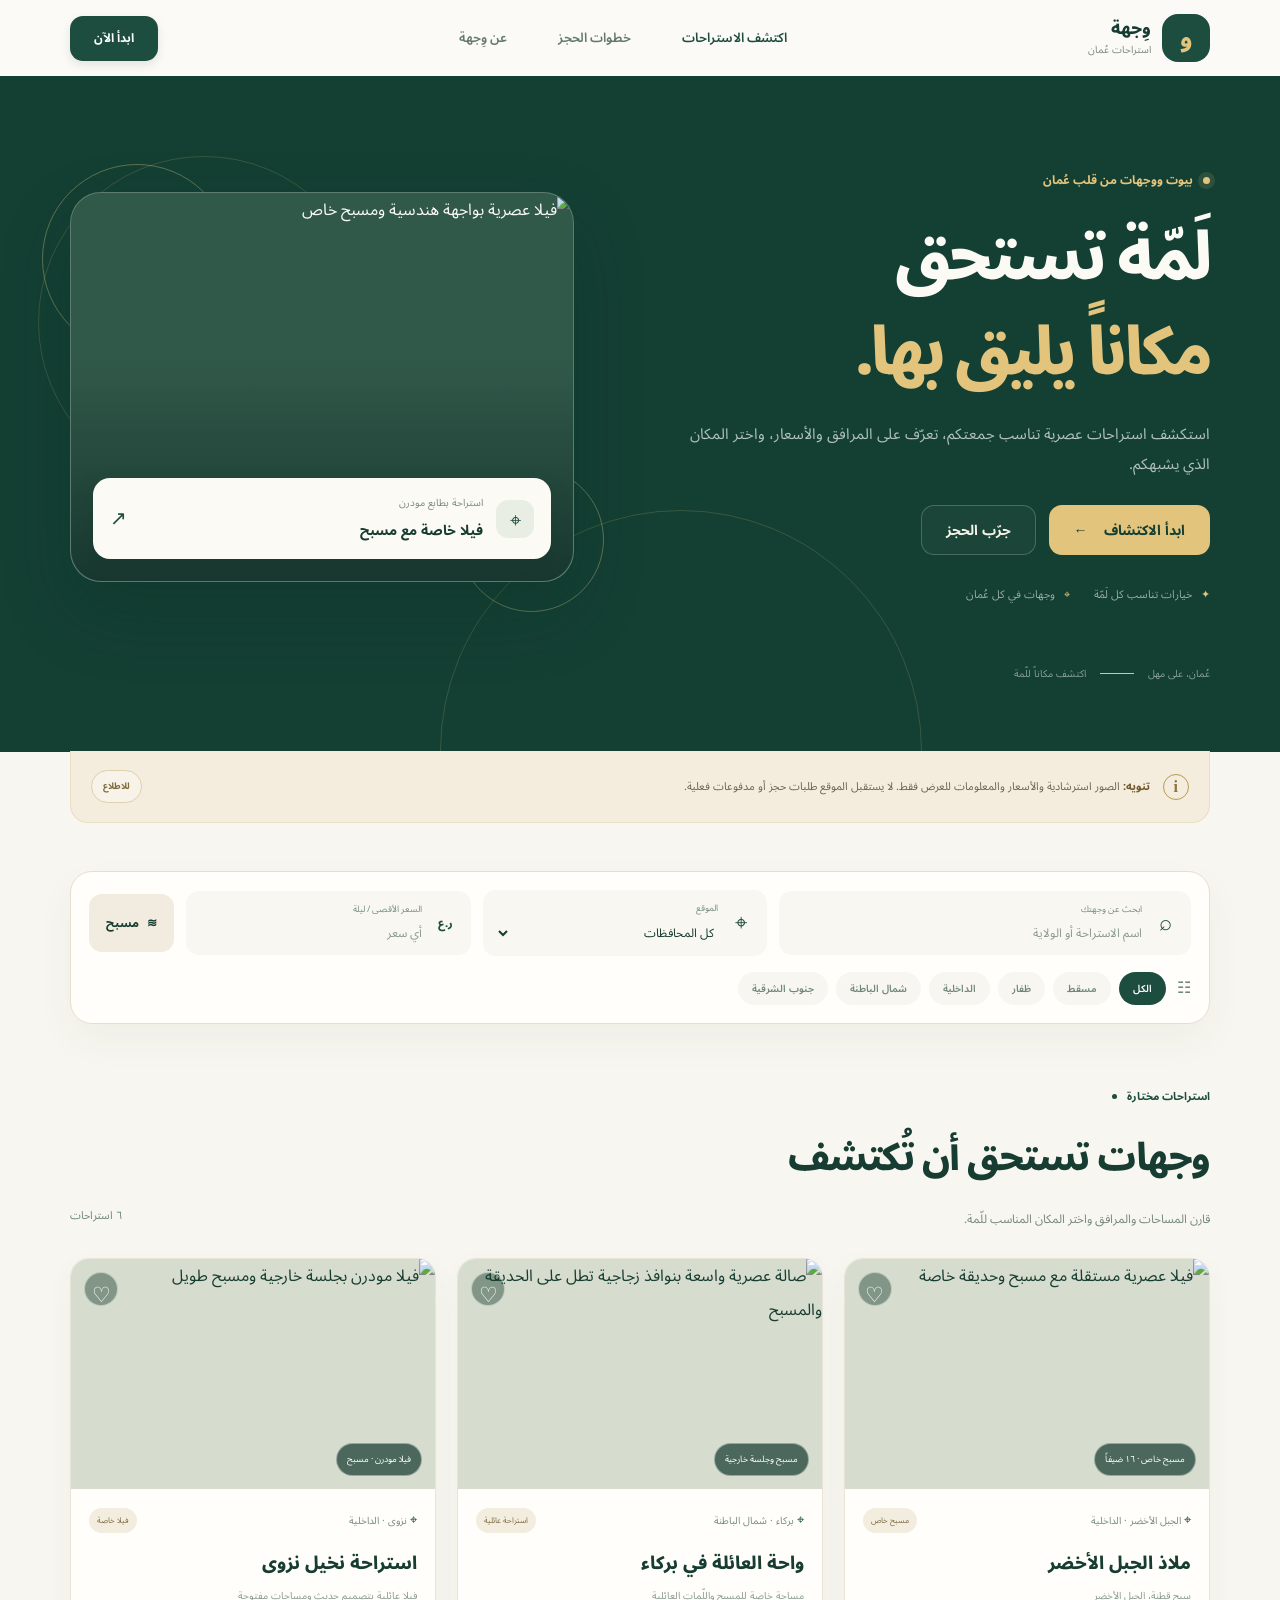
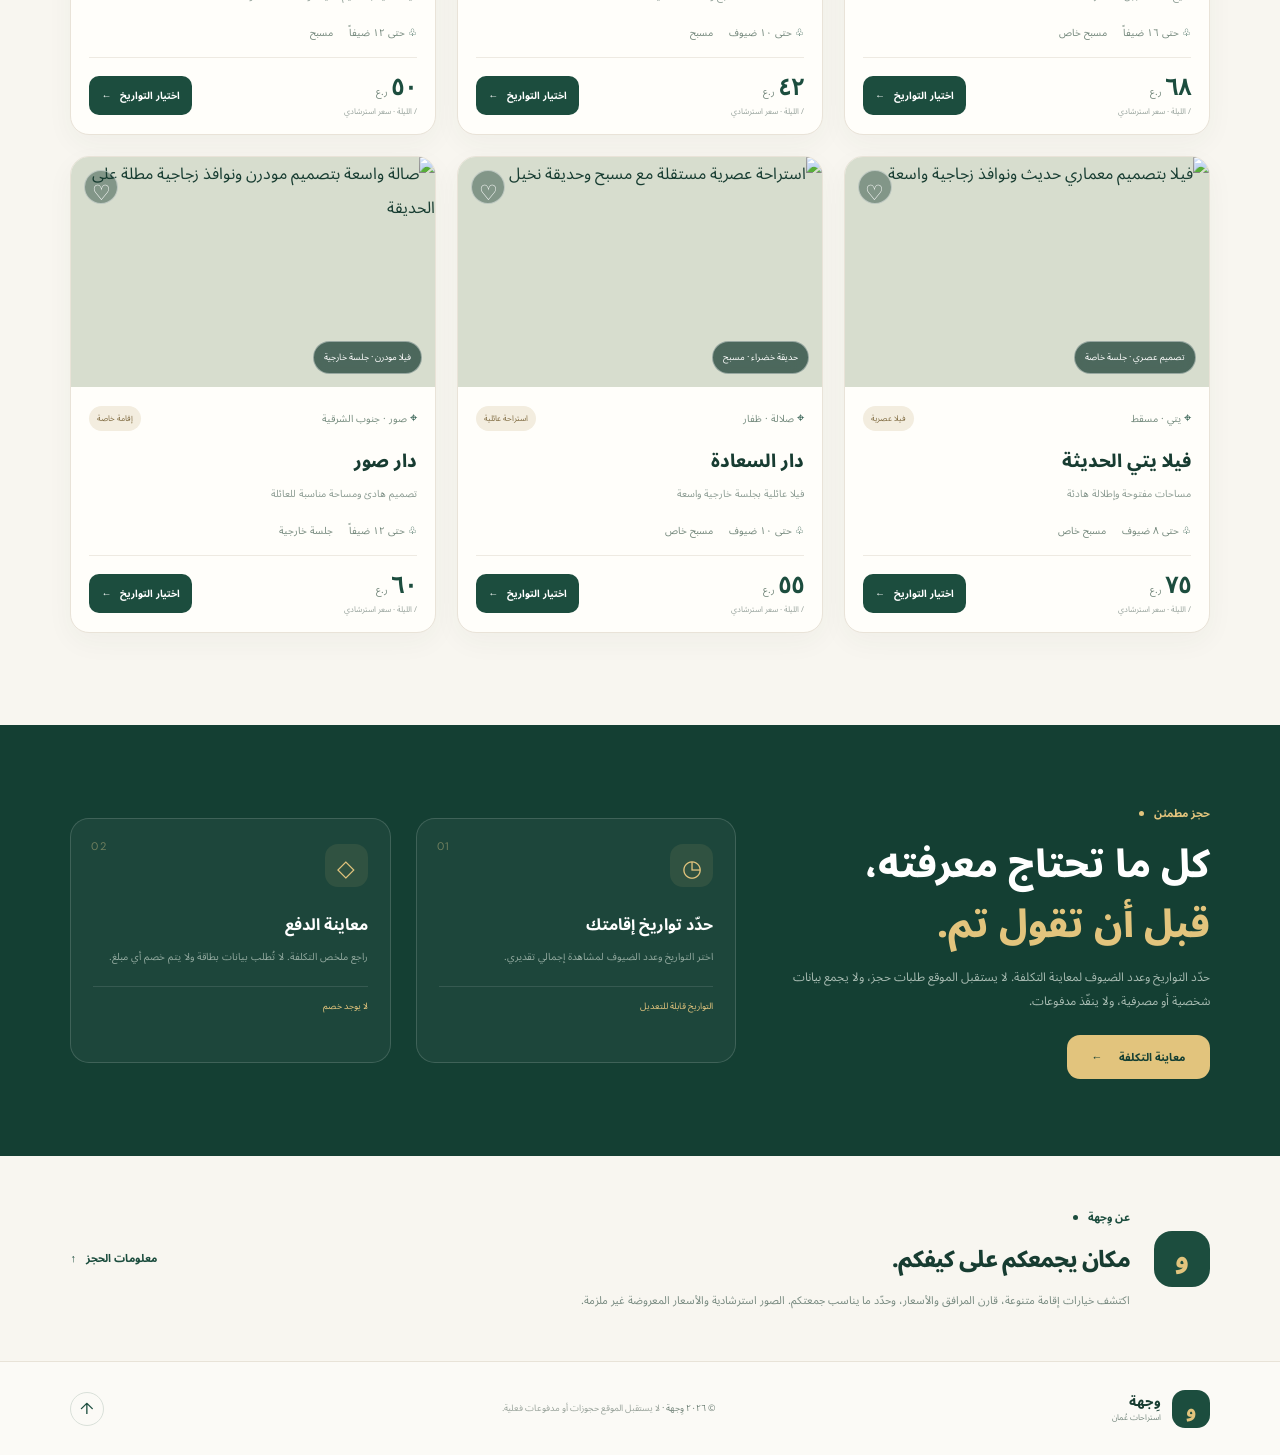
==== commit a19fb67a: "Add modern stay listings and refine booking preview Co-authored-by: Copilot App <223556219+Copilot@u" ====
--- a/site/index.html
+++ b/site/index.html
@@ -4,11 +4,11 @@
     <meta charset="utf-8">
     <meta name="viewport" content="width=device-width, initial-scale=1">
     <meta name="theme-color" content="#f8f6f0">
-    <meta name="description" content="وِجهة — استكشف نماذج توضيحية لاستراحات عُمان وجرّب تجربة حجز ودفع محاكاة فقط.">
+    <meta name="description" content="وِجهة — استكشف استراحات عُمان، قارن المرافق والأسعار واختر المكان المناسب لجمعتكم.">
     <meta property="og:type" content="website">
     <meta property="og:locale" content="ar_OM">
     <meta property="og:title" content="وِجهة | استراحات عُمان">
-    <meta property="og:description" content="اكتشف نماذج استراحات عُمانية وجرّب واجهة الحجز بأمان. لا توجد حجوزات أو مدفوعات فعلية.">
+    <meta property="og:description" content="استكشف استراحات عُمان وقارن المرافق والأسعار.">
     <meta property="og:url" content="https://hiklar1.github.io/oman-retreat-booking/">
     <link rel="canonical" href="https://hiklar1.github.io/oman-retreat-booking/">
     <link rel="icon" href="assets/favicon.svg" type="image/svg+xml">
@@ -28,7 +28,7 @@
       </a>
       <nav class="main-nav" aria-label="التنقل الرئيسي">
         <a class="active" href="#discover">اكتشف الاستراحات</a>
-        <a href="#how-it-works">تجربة الحجز</a>
+        <a href="#how-it-works">خطوات الحجز</a>
         <a href="#about">عن وِجهة</a>
       </nav>
       <a class="header-cta" href="#discover">ابدأ الآن</a>
@@ -40,18 +40,18 @@
           <div class="hero-copy">
             <p class="hero-kicker"><span></span> بيوت ووجهات من قلب عُمان</p>
             <h1 id="hero-title">لَمّة تستحق<br><em>مكاناً يليق بها.</em></h1>
-            <p class="hero-description">اكتشف نماذج استراحات مستوحاة من عُمان. تصفّح التفاصيل وجرّب خطوات الحجز والدفع في محاكاة آمنة.</p>
+            <p class="hero-description">استكشف استراحات عصرية تناسب جمعتكم، تعرّف على المرافق والأسعار، واختر المكان الذي يشبهكم.</p>
             <div class="hero-actions">
               <a class="button button-gold" href="#discover">ابدأ الاكتشاف <span aria-hidden="true">←</span></a>
               <a class="button button-outline" href="#how-it-works">جرّب الحجز</a>
             </div>
             <div class="hero-points">
-              <span><i aria-hidden="true">✦</i> نماذج وأسعار توضيحية</span>
+              <span><i aria-hidden="true">✦</i> خيارات تناسب كل لَمّة</span>
               <span><i aria-hidden="true">⌖</i> وجهات في كل عُمان</span>
             </div>
           </div>
           <div class="hero-visual">
-            <img src="https://images.unsplash.com/photo-1613490493576-7fde63acd811?auto=format&amp;fit=crop&amp;w=1400&amp;q=85" alt="فيلا عصرية بواجهات زجاجية ومسبح خاص">
+            <img src="https://images.unsplash.com/photo-1602343168117-bb8ffe3e2e9f?auto=format&amp;fit=crop&amp;w=1400&amp;q=85" alt="فيلا عصرية بواجهة هندسية ومسبح خاص">
             <div class="visual-shade"></div>
             <div class="visual-orbit orbit-one"></div>
             <div class="visual-orbit orbit-two"></div>
@@ -69,12 +69,12 @@
 
       <section class="demo-banner" id="demo-notice" aria-label="تنبيه حول طبيعة الموقع">
         <span class="demo-icon" aria-hidden="true">i</span>
-        <p><strong>نسخة تجريبية:</strong> الصور لمنازل عصرية للاسترشاد بالشكل، وليست صوراً لاستراحات مؤكدة في عُمان. الأسماء والأسعار افتراضية؛ لا تُرسل وِجهة حجوزات ولا تخصم أموالاً.</p>
-        <span class="demo-badge">محاكاة فقط</span>
+        <p><strong>تنويه:</strong> الصور استرشادية والأسعار والمعلومات للعرض فقط. لا يستقبل الموقع طلبات حجز أو مدفوعات فعلية.</p>
+        <span class="demo-badge">للاطلاع</span>
       </section>
 
       <section class="discover section-shell" id="discover" aria-labelledby="discover-title">
-        <form class="search-panel" id="filters" aria-label="البحث في نماذج الاستراحات">
+        <form class="search-panel" id="filters" aria-label="البحث في الاستراحات">
           <label class="search-field search-name">
             <span class="field-icon" aria-hidden="true">⌕</span>
             <span class="field-content"><span>ابحث عن وجهتك</span><input id="search" type="search" placeholder="اسم الاستراحة أو الولاية" autocomplete="off"></span>
@@ -112,53 +112,92 @@
           <div>
             <p class="section-kicker">استراحات مختارة <span></span></p>
             <h2 id="discover-title">وجهات تستحق أن تُكتشف</h2>
-            <p class="section-description">تفاصيل واضحة لتختار المكان المناسب للّمة — وكلها نماذج للعرض فقط.</p>
-          </div>
-          <p class="result-count" id="results-count" aria-live="polite">٣ نماذج توضيحية</p>
+            <p class="section-description">قارن المساحات والمرافق واختر المكان المناسب للّمة.</p>
+          </div>
+          <p class="result-count" id="results-count" aria-live="polite">٦ استراحات</p>
         </div>
 
         <div class="listing-grid" id="listing-grid">
           <article class="stay-card" data-governorate="الداخلية" data-location="الجبل الأخضر سيح قطنة" data-price="68" data-pool="true">
             <a class="card-photo" href="#booking-dialog" data-booking data-stay="ملاذ الجبل الأخضر" data-price="68" aria-label="جرّب حجز ملاذ الجبل الأخضر">
               <img src="https://images.unsplash.com/photo-1613977257363-707ba9348227?auto=format&amp;fit=crop&amp;w=1000&amp;q=85" alt="فيلا عصرية مستقلة مع مسبح وحديقة خاصة" loading="lazy">
-              <span class="photo-label">فيلا مودرن</span><span class="favorite" aria-hidden="true">♡</span>
-            </a>
-            <div class="card-content">
-              <div class="card-topline"><span class="stay-location"><span aria-hidden="true">⌖</span> الجبل الأخضر · الداخلية</span><span class="sample-label">نموذج</span></div>
+              <span class="photo-label">مسبح خاص · ١٦ ضيفاً</span><span class="favorite" aria-hidden="true">♡</span>
+            </a>
+            <div class="card-content">
+              <div class="card-topline"><span class="stay-location"><span aria-hidden="true">⌖</span> الجبل الأخضر · الداخلية</span><span class="stay-tag">مسبح خاص</span></div>
               <h3>ملاذ الجبل الأخضر</h3>
               <p class="card-subtitle">سيح قطنة، الجبل الأخضر</p>
-              <div class="card-features"><span>♧ حتى ١٦ ضيفاً</span><span>إقامة جبلية</span></div>
-              <div class="card-footer"><p><b>٦٨</b> ر.ع <span>/ الليلة · سعر افتراضي</span></p><button class="book-button" type="button" data-booking data-stay="ملاذ الجبل الأخضر" data-price="68">جرّب الحجز <span aria-hidden="true">←</span></button></div>
+              <div class="card-features"><span>♧ حتى ١٦ ضيفاً</span><span>مسبح خاص</span></div>
+              <div class="card-footer"><p><b>٦٨</b> ر.ع <span>/ الليلة · سعر استرشادي</span></p><button class="book-button" type="button" data-booking data-stay="ملاذ الجبل الأخضر" data-price="68">اختيار التواريخ <span aria-hidden="true">←</span></button></div>
             </div>
           </article>
           <article class="stay-card" data-governorate="شمال الباطنة" data-location="بركاء الرميس" data-price="42" data-pool="true">
             <a class="card-photo" href="#booking-dialog" data-booking data-stay="واحة العائلة في بركاء" data-price="42" aria-label="جرّب حجز واحة العائلة في بركاء">
-              <img src="https://images.unsplash.com/photo-1576013551627-0cc20b96c2a7?auto=format&amp;fit=crop&amp;w=1000&amp;q=85" alt="استراحة خاصة بمسبح محاط بجلسة خارجية وحديقة" loading="lazy">
+              <img src="https://images.unsplash.com/photo-1600607687920-4e2a09cf159d?auto=format&amp;fit=crop&amp;w=1000&amp;q=85" alt="صالة عصرية واسعة بنوافذ زجاجية تطل على الحديقة والمسبح" loading="lazy">
               <span class="photo-label">مسبح وجلسة خارجية</span><span class="favorite" aria-hidden="true">♡</span>
             </a>
             <div class="card-content">
-              <div class="card-topline"><span class="stay-location"><span aria-hidden="true">⌖</span> بركاء · شمال الباطنة</span><span class="sample-label">نموذج</span></div>
+              <div class="card-topline"><span class="stay-location"><span aria-hidden="true">⌖</span> بركاء · شمال الباطنة</span><span class="stay-tag">استراحة عائلية</span></div>
               <h3>واحة العائلة في بركاء</h3>
               <p class="card-subtitle">مساحة خاصة للمسبح واللّمات العائلية</p>
               <div class="card-features"><span>♧ حتى ١٠ ضيوف</span><span>مسبح</span></div>
-              <div class="card-footer"><p><b>٤٢</b> ر.ع <span>/ الليلة · سعر افتراضي</span></p><button class="book-button" type="button" data-booking data-stay="واحة العائلة في بركاء" data-price="42">جرّب الحجز <span aria-hidden="true">←</span></button></div>
+              <div class="card-footer"><p><b>٤٢</b> ر.ع <span>/ الليلة · سعر استرشادي</span></p><button class="book-button" type="button" data-booking data-stay="واحة العائلة في بركاء" data-price="42">اختيار التواريخ <span aria-hidden="true">←</span></button></div>
             </div>
           </article>
           <article class="stay-card" data-governorate="الداخلية" data-location="نزوى بركة الموز" data-price="50" data-pool="true">
             <a class="card-photo" href="#booking-dialog" data-booking data-stay="استراحة نخيل نزوى" data-price="50" aria-label="جرّب حجز استراحة نخيل نزوى">
-              <img src="https://images.unsplash.com/photo-1564013799919-ab600027ffc6?auto=format&amp;fit=crop&amp;w=1000&amp;q=85" alt="منزل استراحة عصري مع مسبح وحديقة نخيل" loading="lazy">
-              <span class="photo-label">فيلا مع مسبح خاص</span><span class="favorite" aria-hidden="true">♡</span>
-            </a>
-            <div class="card-content">
-              <div class="card-topline"><span class="stay-location"><span aria-hidden="true">⌖</span> نزوى · الداخلية</span><span class="sample-label">نموذج</span></div>
+              <img src="https://images.unsplash.com/photo-1613490493576-7fde63acd811?auto=format&amp;fit=crop&amp;w=1000&amp;q=85" alt="فيلا مودرن بجلسة خارجية ومسبح طويل" loading="lazy">
+              <span class="photo-label">فيلا مودرن · مسبح</span><span class="favorite" aria-hidden="true">♡</span>
+            </a>
+            <div class="card-content">
+              <div class="card-topline"><span class="stay-location"><span aria-hidden="true">⌖</span> نزوى · الداخلية</span><span class="stay-tag">فيلا خاصة</span></div>
               <h3>استراحة نخيل نزوى</h3>
               <p class="card-subtitle">فيلا عائلية بتصميم حديث ومساحات مفتوحة</p>
               <div class="card-features"><span>♧ حتى ١٢ ضيفاً</span><span>مسبح</span></div>
-              <div class="card-footer"><p><b>٥٠</b> ر.ع <span>/ الليلة · سعر افتراضي</span></p><button class="book-button" type="button" data-booking data-stay="استراحة نخيل نزوى" data-price="50">جرّب الحجز <span aria-hidden="true">←</span></button></div>
-            </div>
-          </article>
-        </div>
-        <p class="empty-state" id="empty-state" hidden>ما لقينا نموذجاً يطابق بحثك. جرّب تغيير خيارات التصفية.</p>
+              <div class="card-footer"><p><b>٥٠</b> ر.ع <span>/ الليلة · سعر استرشادي</span></p><button class="book-button" type="button" data-booking data-stay="استراحة نخيل نزوى" data-price="50">اختيار التواريخ <span aria-hidden="true">←</span></button></div>
+            </div>
+          </article>
+          <article class="stay-card" data-governorate="مسقط" data-location="يتي مسقط" data-price="75" data-pool="true">
+            <a class="card-photo" href="#booking-dialog" data-booking data-stay="فيلا يتي الحديثة" data-price="75" aria-label="عرض تفاصيل فيلا يتي الحديثة">
+              <img src="https://images.unsplash.com/photo-1600047509807-ba8f99d2cdde?auto=format&amp;fit=crop&amp;w=1000&amp;q=85" alt="فيلا بتصميم معماري حديث ونوافذ زجاجية واسعة" loading="lazy">
+              <span class="photo-label">تصميم عصري · جلسة خاصة</span><span class="favorite" aria-hidden="true">♡</span>
+            </a>
+            <div class="card-content">
+              <div class="card-topline"><span class="stay-location"><span aria-hidden="true">⌖</span> يتي · مسقط</span><span class="stay-tag">فيلا عصرية</span></div>
+              <h3>فيلا يتي الحديثة</h3>
+              <p class="card-subtitle">مساحات مفتوحة وإطلالة هادئة</p>
+              <div class="card-features"><span>♧ حتى ٨ ضيوف</span><span>مسبح خاص</span></div>
+              <div class="card-footer"><p><b>٧٥</b> ر.ع <span>/ الليلة · سعر استرشادي</span></p><button class="book-button" type="button" data-booking data-stay="فيلا يتي الحديثة" data-price="75">اختيار التواريخ <span aria-hidden="true">←</span></button></div>
+            </div>
+          </article>
+          <article class="stay-card" data-governorate="ظفار" data-location="صلالة ظفار" data-price="55" data-pool="true">
+            <a class="card-photo" href="#booking-dialog" data-booking data-stay="دار السعادة" data-price="55" aria-label="عرض تفاصيل دار السعادة">
+              <img src="https://images.unsplash.com/photo-1564013799919-ab600027ffc6?auto=format&amp;fit=crop&amp;w=1000&amp;q=85" alt="استراحة عصرية مستقلة مع مسبح وحديقة نخيل" loading="lazy">
+              <span class="photo-label">حديقة خضراء · مسبح</span><span class="favorite" aria-hidden="true">♡</span>
+            </a>
+            <div class="card-content">
+              <div class="card-topline"><span class="stay-location"><span aria-hidden="true">⌖</span> صلالة · ظفار</span><span class="stay-tag">استراحة عائلية</span></div>
+              <h3>دار السعادة</h3>
+              <p class="card-subtitle">فيلا عائلية بجلسة خارجية واسعة</p>
+              <div class="card-features"><span>♧ حتى ١٠ ضيوف</span><span>مسبح خاص</span></div>
+              <div class="card-footer"><p><b>٥٥</b> ر.ع <span>/ الليلة · سعر استرشادي</span></p><button class="book-button" type="button" data-booking data-stay="دار السعادة" data-price="55">اختيار التواريخ <span aria-hidden="true">←</span></button></div>
+            </div>
+          </article>
+          <article class="stay-card" data-governorate="جنوب الشرقية" data-location="صور جنوب الشرقية" data-price="60" data-pool="false">
+            <a class="card-photo" href="#booking-dialog" data-booking data-stay="دار صور" data-price="60" aria-label="عرض تفاصيل دار صور">
+              <img src="https://images.unsplash.com/photo-1600566753086-00f18fb6b3ea?auto=format&amp;fit=crop&amp;w=1000&amp;q=85" alt="صالة واسعة بتصميم مودرن ونوافذ زجاجية مطلة على الحديقة" loading="lazy">
+              <span class="photo-label">فيلا مودرن · جلسة خارجية</span><span class="favorite" aria-hidden="true">♡</span>
+            </a>
+            <div class="card-content">
+              <div class="card-topline"><span class="stay-location"><span aria-hidden="true">⌖</span> صور · جنوب الشرقية</span><span class="stay-tag">إقامة خاصة</span></div>
+              <h3>دار صور</h3>
+              <p class="card-subtitle">تصميم هادئ ومساحة مناسبة للعائلة</p>
+              <div class="card-features"><span>♧ حتى ١٢ ضيفاً</span><span>جلسة خارجية</span></div>
+              <div class="card-footer"><p><b>٦٠</b> ر.ع <span>/ الليلة · سعر استرشادي</span></p><button class="book-button" type="button" data-booking data-stay="دار صور" data-price="60">اختيار التواريخ <span aria-hidden="true">←</span></button></div>
+            </div>
+          </article>
+        </div>
+        <p class="empty-state" id="empty-state" hidden>ما لقينا استراحة تطابق بحثك. جرّب تغيير خيارات التصفية.</p>
       </section>
 
       <section class="how-section" id="how-it-works">
@@ -166,19 +205,19 @@
           <div class="how-copy">
             <p class="section-kicker light-kicker">حجز مطمئن <span></span></p>
             <h2>كل ما تحتاج معرفته،<br><em>قبل أن تقول تم.</em></h2>
-            <p>جرّب اختيار التواريخ وعدد الضيوف، ثم انتقل إلى شاشة دفع تجريبية. لا نطلب بيانات شخصية أو مصرفية، ولا ننشئ حجزاً أو نخصم مبلغاً.</p>
-            <button class="button button-gold" type="button" data-booking data-stay="ملاذ الجبل الأخضر" data-price="68">جرّب تجربة الحجز <span aria-hidden="true">←</span></button>
+            <p>حدّد التواريخ وعدد الضيوف لمعاينة التكلفة. لا يستقبل الموقع طلبات حجز، ولا يجمع بيانات شخصية أو مصرفية، ولا ينفّذ مدفوعات.</p>
+            <button class="button button-gold" type="button" data-booking data-stay="ملاذ الجبل الأخضر" data-price="68">معاينة التكلفة <span aria-hidden="true">←</span></button>
           </div>
           <div class="how-card">
             <span class="step-number">01</span><span class="step-icon" aria-hidden="true">◷</span>
-            <h3>تاريخك أولاً</h3>
-            <p>اختر تواريخ افتراضية وعدد الضيوف، وشاهد تقدير السعر.</p>
-            <span class="step-line"></span><span class="step-demo">بيانات تجريبية فقط</span>
+            <h3>حدّد تواريخ إقامتك</h3>
+            <p>اختر التواريخ وعدد الضيوف لمشاهدة إجمالي تقديري.</p>
+            <span class="step-line"></span><span class="step-demo">التواريخ قابلة للتعديل</span>
           </div>
           <div class="how-card">
             <span class="step-number">02</span><span class="step-icon" aria-hidden="true">◇</span>
             <h3>معاينة الدفع</h3>
-            <p>تعرّف على شكل ملخص الدفع من دون إدخال رقم بطاقة.</p>
+            <p>راجع ملخص التكلفة. لا تُطلب بيانات بطاقة ولا يتم خصم أي مبلغ.</p>
             <span class="step-line"></span><span class="step-demo">لا يوجد خصم</span>
           </div>
         </div>
@@ -186,37 +225,37 @@
 
       <section class="about-section" id="about">
         <div class="about-mark" aria-hidden="true">و</div>
-        <div><p class="section-kicker">عن وِجهة <span></span></p><h2>مساحة لتخيّل رحلتك القادمة.</h2><p>هذا نموذج واجهة لاستكشاف استراحات عُمان. الصور أمثلة لمنازل حديثة ولا تمثل عقارات حقيقية أو استراحات متاحة؛ أسماء الإقامات والأسعار افتراضية. لا توجد خدمة حجز أو دفع فعلية.</p></div>
-        <a href="#demo-notice">اقرأ التنبيه <span aria-hidden="true">↑</span></a>
+        <div><p class="section-kicker">عن وِجهة <span></span></p><h2>مكان يجمعكم على كيفكم.</h2><p>اكتشف خيارات إقامة متنوعة، قارن المرافق والأسعار، وحدّد ما يناسب جمعتكم. الصور استرشادية والأسعار المعروضة غير ملزمة.</p></div>
+        <a href="#demo-notice">معلومات الحجز <span aria-hidden="true">↑</span></a>
       </section>
     </main>
 
     <footer class="site-footer">
       <a class="brand footer-brand" href="#" aria-label="وِجهة، إلى الأعلى"><span class="brand-mark" aria-hidden="true">و</span><span class="brand-copy"><b>وِجهة</b><small>استراحات عُمان</small></span></a>
-      <p>© ٢٠٢٦ وِجهة · <span>موقع تجريبي — لا توجد حجوزات أو مدفوعات فعلية.</span></p>
+      <p>© ٢٠٢٦ وِجهة · <span>لا يستقبل الموقع حجوزات أو مدفوعات فعلية.</span></p>
       <a class="back-top" href="#" aria-label="العودة إلى الأعلى">↑</a>
     </footer>
 
     <dialog class="booking-dialog" id="booking-dialog" aria-labelledby="dialog-title" aria-describedby="dialog-warning">
       <form class="dialog-shell" id="booking-form">
         <button class="dialog-close" type="button" aria-label="إغلاق" data-close>×</button>
-        <div class="dialog-heading"><span class="dialog-brand" aria-hidden="true">و</span><div><p>تجربة وِجهة</p><h2 id="dialog-title">محاكاة الحجز</h2></div></div>
-        <div class="dialog-warning" id="dialog-warning"><strong>محاكاة فقط</strong><span>لن يُرسل حجز ولن تُخصم أموال. لا تدخل أي بيانات بطاقة.</span></div>
+        <div class="dialog-heading"><span class="dialog-brand" aria-hidden="true">و</span><div><p>وِجهة</p><h2 id="dialog-title">تفاصيل الإقامة</h2></div></div>
+        <div class="dialog-warning" id="dialog-warning"><strong>معاينة فقط</strong><span>لا يُرسل حجز، ولا تُجمع معلومات دفع، ولا يُخصم أي مبلغ.</span></div>
         <section class="booking-step" id="booking-step">
-          <div class="selected-stay"><span class="selected-icon" aria-hidden="true">⌂</span><div><small>إقامتك المختارة · نموذج</small><strong id="selected-stay">ملاذ الجبل الأخضر</strong></div><b><span id="nightly-price">٦٨</span> ر.ع<small> / ليلة افتراضية</small></b></div>
+          <div class="selected-stay"><span class="selected-icon" aria-hidden="true">⌂</span><div><small>الإقامة المختارة</small><strong id="selected-stay">ملاذ الجبل الأخضر</strong></div><b><span id="nightly-price">٦٨</span> ر.ع<small> / ليلة</small></b></div>
           <div class="date-fields">
             <label>تاريخ الوصول<input id="check-in" type="date" required></label>
             <label>تاريخ المغادرة<input id="check-out" type="date" required></label>
           </div>
           <label class="guest-field">عدد الضيوف<select id="guest-count"><option value="2">ضيفان</option><option value="4">٤ ضيوف</option><option value="6">٦ ضيوف</option><option value="8">٨ ضيوف</option></select></label>
           <div class="price-summary"><span>عدد الليالي <b id="night-count">١</b></span><span>المجموع التقديري <strong><b id="total-price">٦٨</b> ر.ع</strong></span></div>
-          <button class="dialog-primary" type="submit">تابع إلى معاينة الدفع <span aria-hidden="true">←</span></button>
+          <button class="dialog-primary" type="submit">متابعة لمعاينة الدفع <span aria-hidden="true">←</span></button>
         </section>
         <section class="payment-step" id="payment-step" hidden>
           <div class="payment-heading"><span class="payment-shield" aria-hidden="true">◇</span><div><h3>معاينة الدفع</h3><p>بيئة تجريبية — لن يتم الاتصال بأي بنك أو بوابة دفع.</p></div></div>
           <div class="mock-method"><span class="mock-card-icon" aria-hidden="true">▰</span><span><b>بطاقة تجريبية</b><small>لا حاجة لرقم بطاقة أو بيانات مصرفية</small></span><span class="mock-check" aria-hidden="true">✓</span></div>
           <div class="mock-total"><span>إجمالي تقديري للمحاكاة</span><b><span id="payment-total">٦٨</span> ر.ع</b></div>
-          <button class="dialog-primary" id="simulate-payment" type="button">عرض النتيجة التجريبية <span aria-hidden="true">←</span></button>
+          <button class="dialog-primary" id="simulate-payment" type="button">عرض معاينة الدفع <span aria-hidden="true">←</span></button>
           <button class="dialog-back" type="button" id="back-to-booking">العودة لتفاصيل الإقامة</button>
         </section>
         <section class="result-step" id="result-step" hidden aria-live="polite">
--- a/site/styles.css
+++ b/site/styles.css
@@ -114,7 +114,7 @@
 .card-topline { display: flex; align-items: center; justify-content: space-between; gap: 8px; }
 .stay-location { color: #758b7e; font-size: 10px; }
 .stay-location span { color: var(--green); font-size: 13px; }
-.sample-label { padding: 4px 8px; border-radius: 20px; color: #806c42; background: #f3eddf; font-size: 8px; }
+.stay-tag { padding: 4px 8px; border-radius: 20px; color: #806c42; background: #f3eddf; font-size: 8px; }
 .card-content h3 { margin: 10px 0 3px; font-size: 18px; font-weight: 800; }
 .card-subtitle { margin: 0; color: #8a9a91; font-size: 10px; }
 .card-features { display: flex; gap: 16px; margin-top: 16px; padding-bottom: 14px; border-bottom: 1px solid #eeeae2; color: #73877b; font-size: 10px; }
@@ -216,6 +216,7 @@
   .hero-visual { height: 340px; }
   .hero h1 { font-size: clamp(40px, 6vw, 56px); }
   .section-shell, .demo-banner, .how-inner, .about-section, .hero-bottom { width: 90%; }
+  .listing-grid { grid-template-columns: repeat(2, minmax(0, 1fr)); gap: 16px; }
   .search-panel { grid-template-columns: 1.2fr 1fr 1fr; }
   .pool-filter { min-height: 44px; }
   .region-chips { grid-column: 1 / -1; }
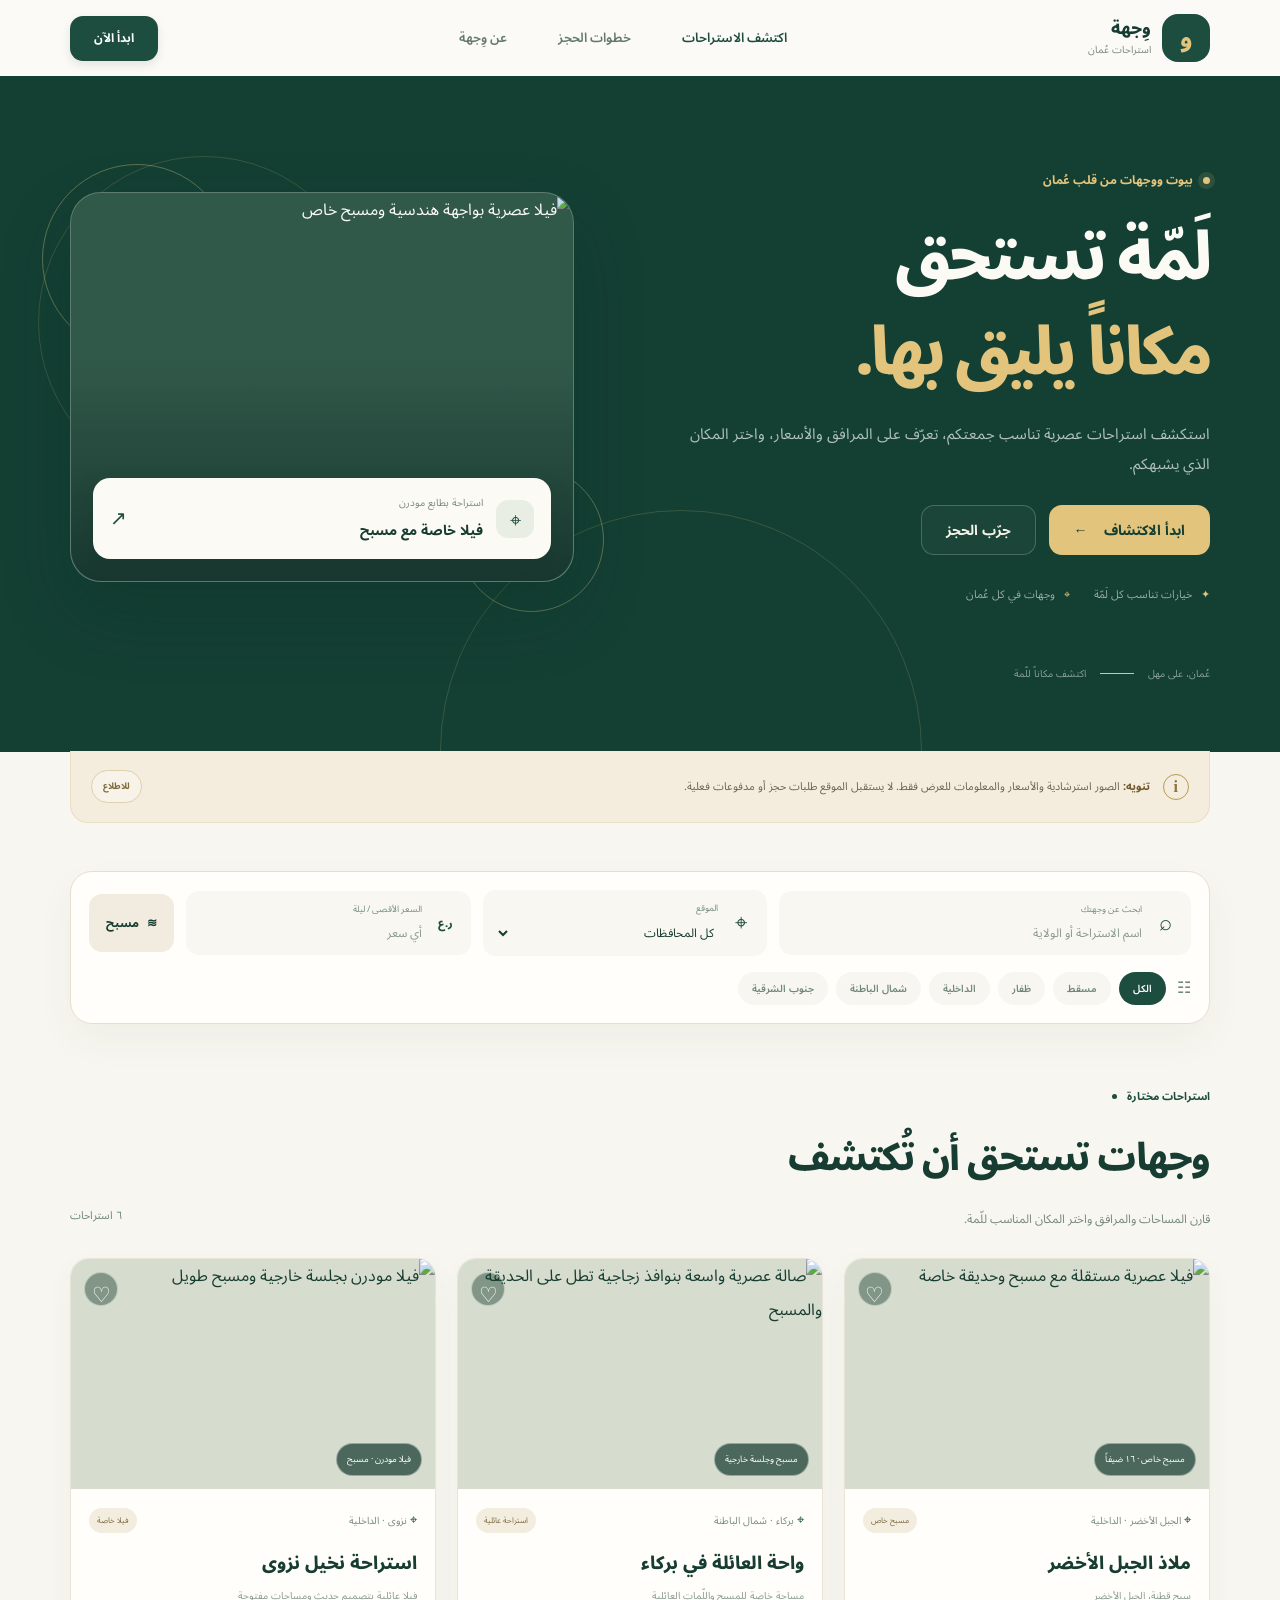
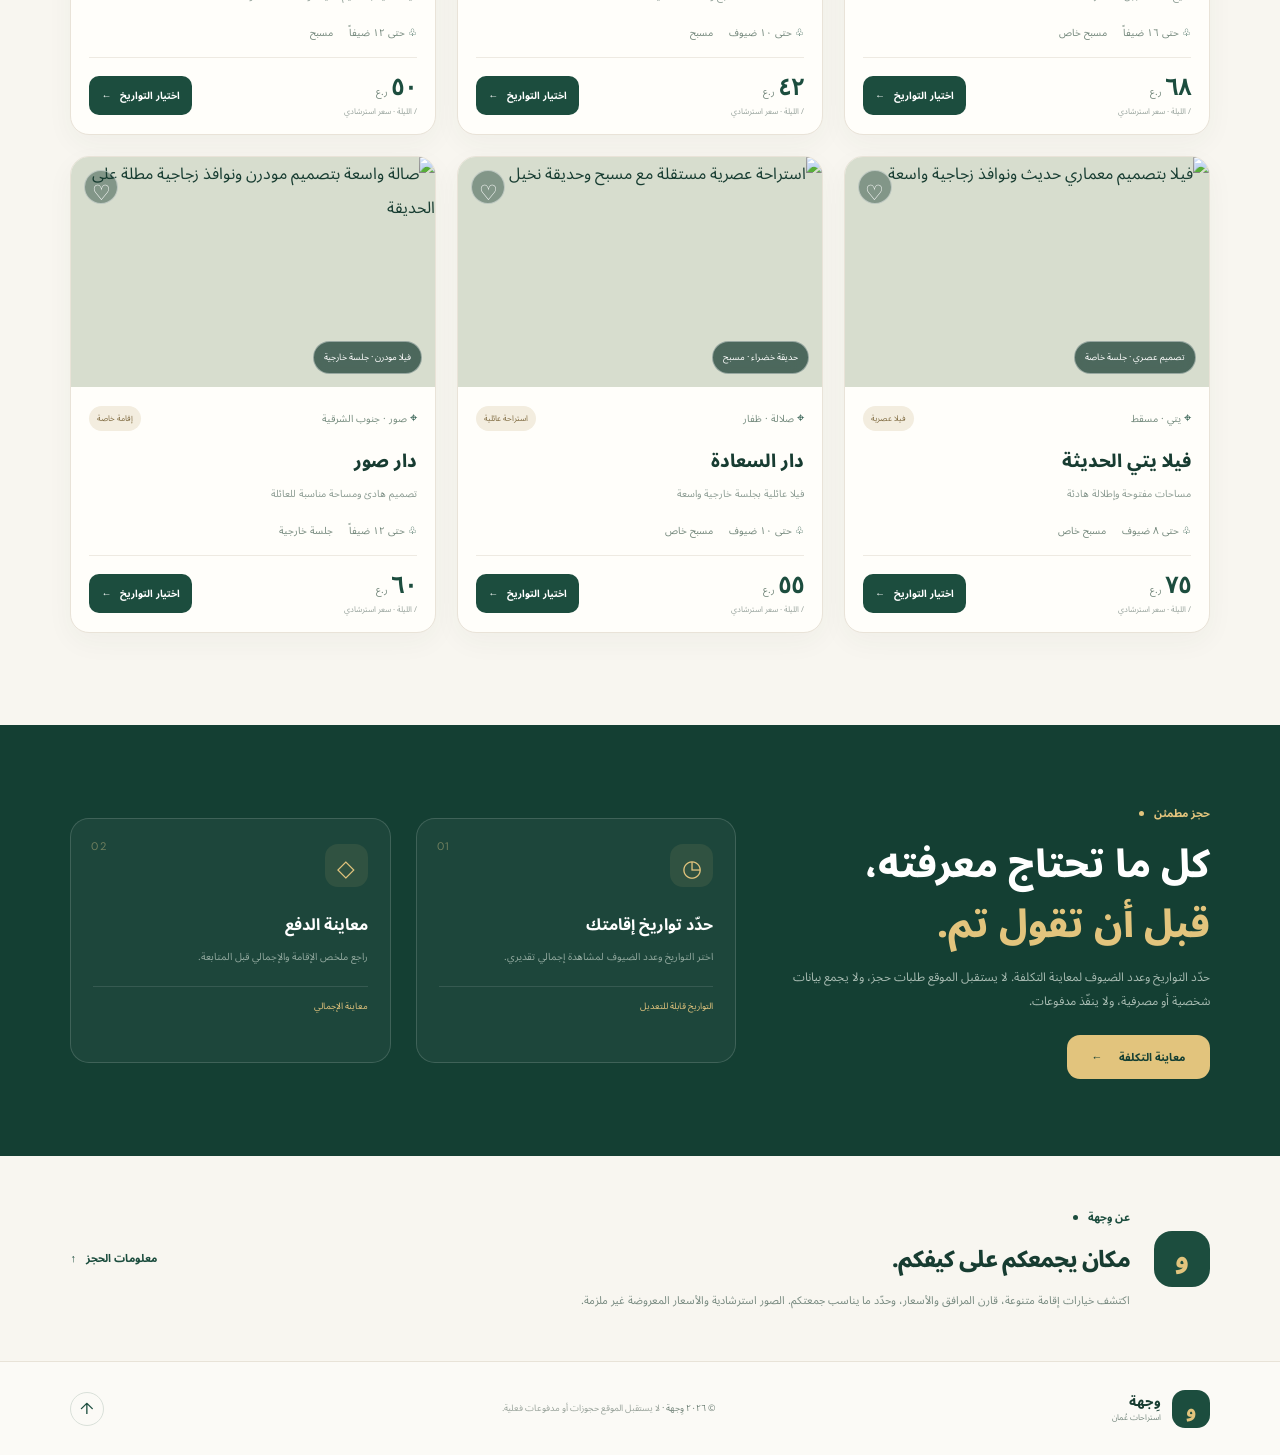
==== commit 579b27aa: "Simplify simulated payment preview copy Co-authored-by: Copilot App <223556219+Copilot@users.noreply" ====
--- a/site/index.html
+++ b/site/index.html
@@ -217,8 +217,8 @@
           <div class="how-card">
             <span class="step-number">02</span><span class="step-icon" aria-hidden="true">◇</span>
             <h3>معاينة الدفع</h3>
-            <p>راجع ملخص التكلفة. لا تُطلب بيانات بطاقة ولا يتم خصم أي مبلغ.</p>
-            <span class="step-line"></span><span class="step-demo">لا يوجد خصم</span>
+            <p>راجع ملخص الإقامة والإجمالي قبل المتابعة.</p>
+            <span class="step-line"></span><span class="step-demo">معاينة الإجمالي</span>
           </div>
         </div>
       </section>
@@ -240,7 +240,7 @@
       <form class="dialog-shell" id="booking-form">
         <button class="dialog-close" type="button" aria-label="إغلاق" data-close>×</button>
         <div class="dialog-heading"><span class="dialog-brand" aria-hidden="true">و</span><div><p>وِجهة</p><h2 id="dialog-title">تفاصيل الإقامة</h2></div></div>
-        <div class="dialog-warning" id="dialog-warning"><strong>معاينة فقط</strong><span>لا يُرسل حجز، ولا تُجمع معلومات دفع، ولا يُخصم أي مبلغ.</span></div>
+        <div class="dialog-warning" id="dialog-warning"><strong>معاينة فقط</strong><span>لن يتم إنشاء حجز أو تنفيذ دفع فعلي.</span></div>
         <section class="booking-step" id="booking-step">
           <div class="selected-stay"><span class="selected-icon" aria-hidden="true">⌂</span><div><small>الإقامة المختارة</small><strong id="selected-stay">ملاذ الجبل الأخضر</strong></div><b><span id="nightly-price">٦٨</span> ر.ع<small> / ليلة</small></b></div>
           <div class="date-fields">
@@ -252,17 +252,17 @@
           <button class="dialog-primary" type="submit">متابعة لمعاينة الدفع <span aria-hidden="true">←</span></button>
         </section>
         <section class="payment-step" id="payment-step" hidden>
-          <div class="payment-heading"><span class="payment-shield" aria-hidden="true">◇</span><div><h3>معاينة الدفع</h3><p>بيئة تجريبية — لن يتم الاتصال بأي بنك أو بوابة دفع.</p></div></div>
-          <div class="mock-method"><span class="mock-card-icon" aria-hidden="true">▰</span><span><b>بطاقة تجريبية</b><small>لا حاجة لرقم بطاقة أو بيانات مصرفية</small></span><span class="mock-check" aria-hidden="true">✓</span></div>
-          <div class="mock-total"><span>إجمالي تقديري للمحاكاة</span><b><span id="payment-total">٦٨</span> ر.ع</b></div>
-          <button class="dialog-primary" id="simulate-payment" type="button">عرض معاينة الدفع <span aria-hidden="true">←</span></button>
+          <div class="payment-heading"><span class="payment-shield" aria-hidden="true">◇</span><div><h3>مراجعة الدفع</h3><p>معاينة فقط — لن يتم تنفيذ أي معاملة.</p></div></div>
+          <div class="mock-method"><span class="mock-card-icon" aria-hidden="true">▰</span><span><b>الدفع الإلكتروني</b><small>وسيلة الدفع غير مفعّلة</small></span><span class="mock-check" aria-hidden="true">✓</span></div>
+          <div class="mock-total"><span>إجمالي الإقامة</span><b><span id="payment-total">٦٨</span> ر.ع</b></div>
+          <button class="dialog-primary" id="simulate-payment" type="button">متابعة <span aria-hidden="true">←</span></button>
           <button class="dialog-back" type="button" id="back-to-booking">العودة لتفاصيل الإقامة</button>
         </section>
         <section class="result-step" id="result-step" hidden aria-live="polite">
           <span class="result-icon" aria-hidden="true">✓</span>
-          <h3>انتهت معاينة الدفع</h3>
-          <p><strong>هذه ليست عملية دفع.</strong> لم يتم إنشاء حجز، ولم تُرسل بيانات، ولم يُخصم أي مبلغ.</p>
-          <button class="dialog-primary" type="button" data-close>إغلاق المحاكاة</button>
+          <h3>اكتملت المعاينة</h3>
+          <p>لم يتم إنشاء حجز أو تنفيذ عملية دفع.</p>
+          <button class="dialog-primary" type="button" data-close>تم</button>
         </section>
       </form>
     </dialog>
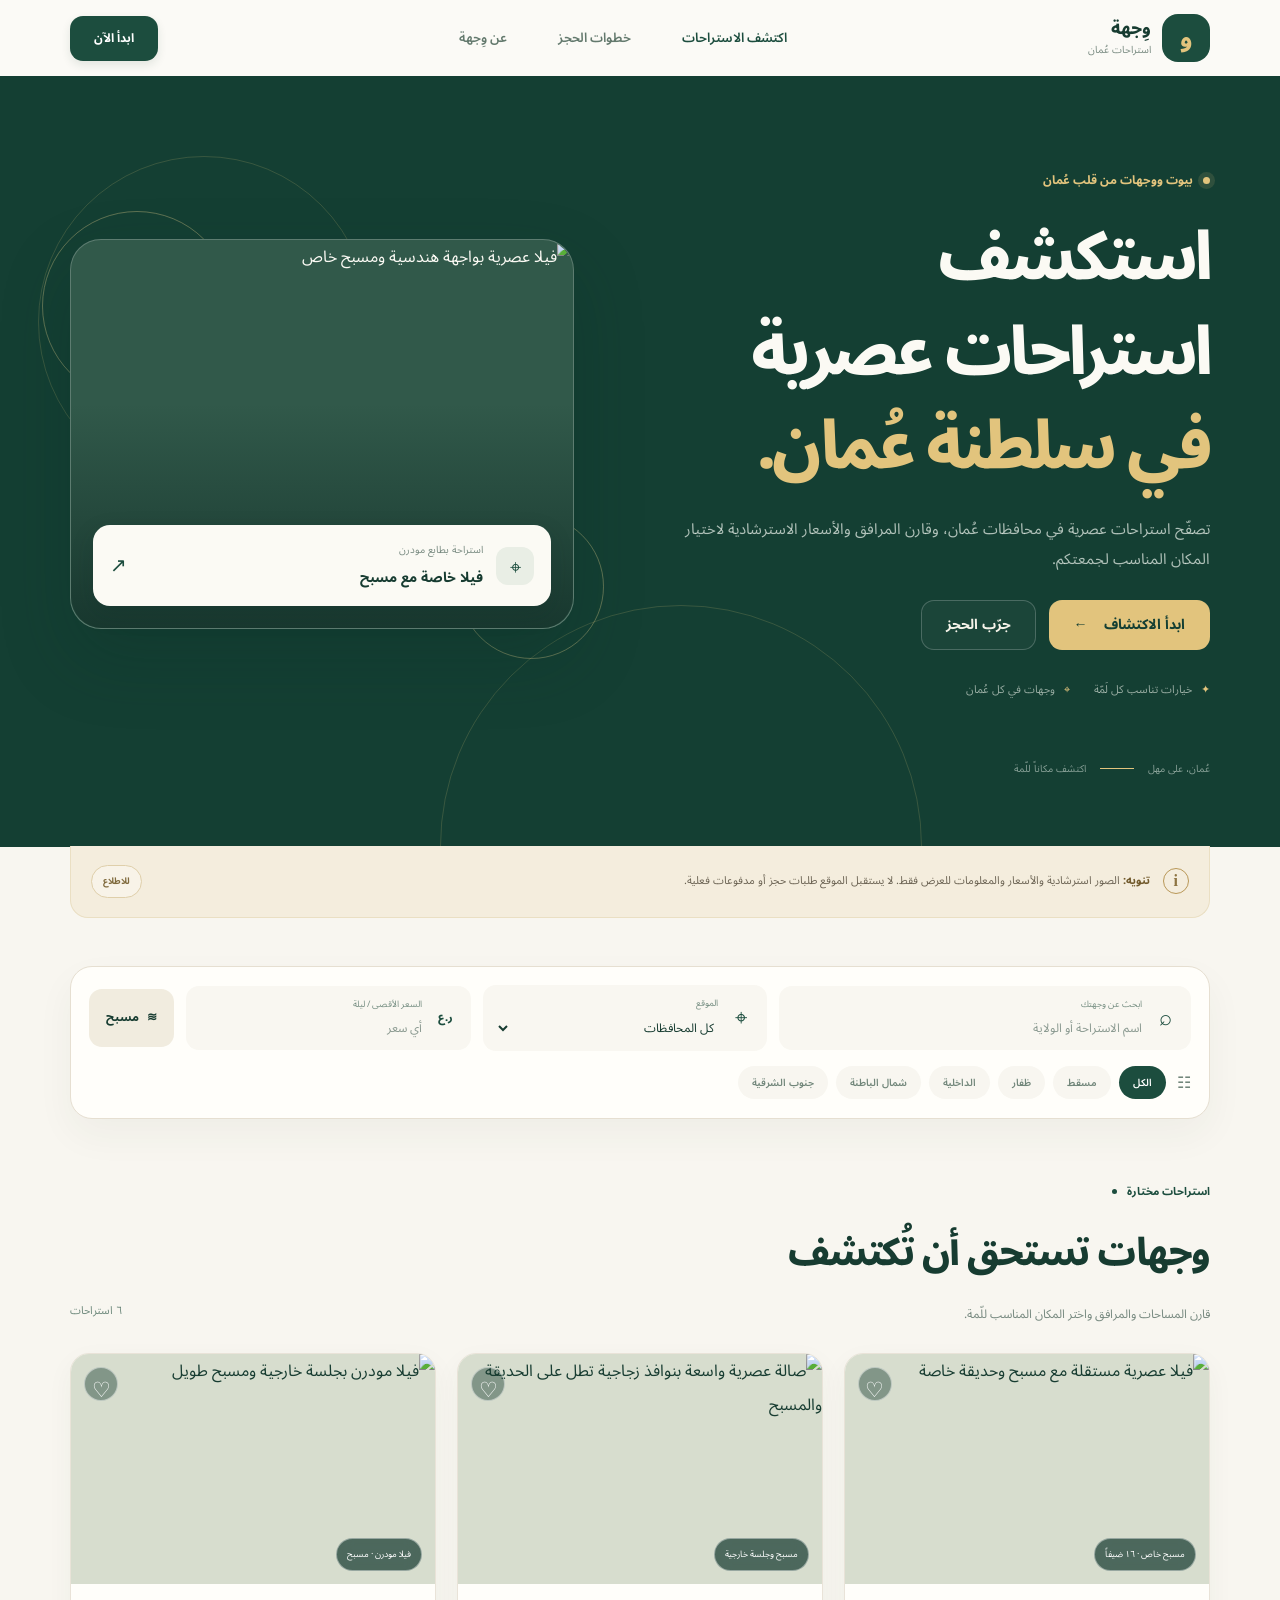
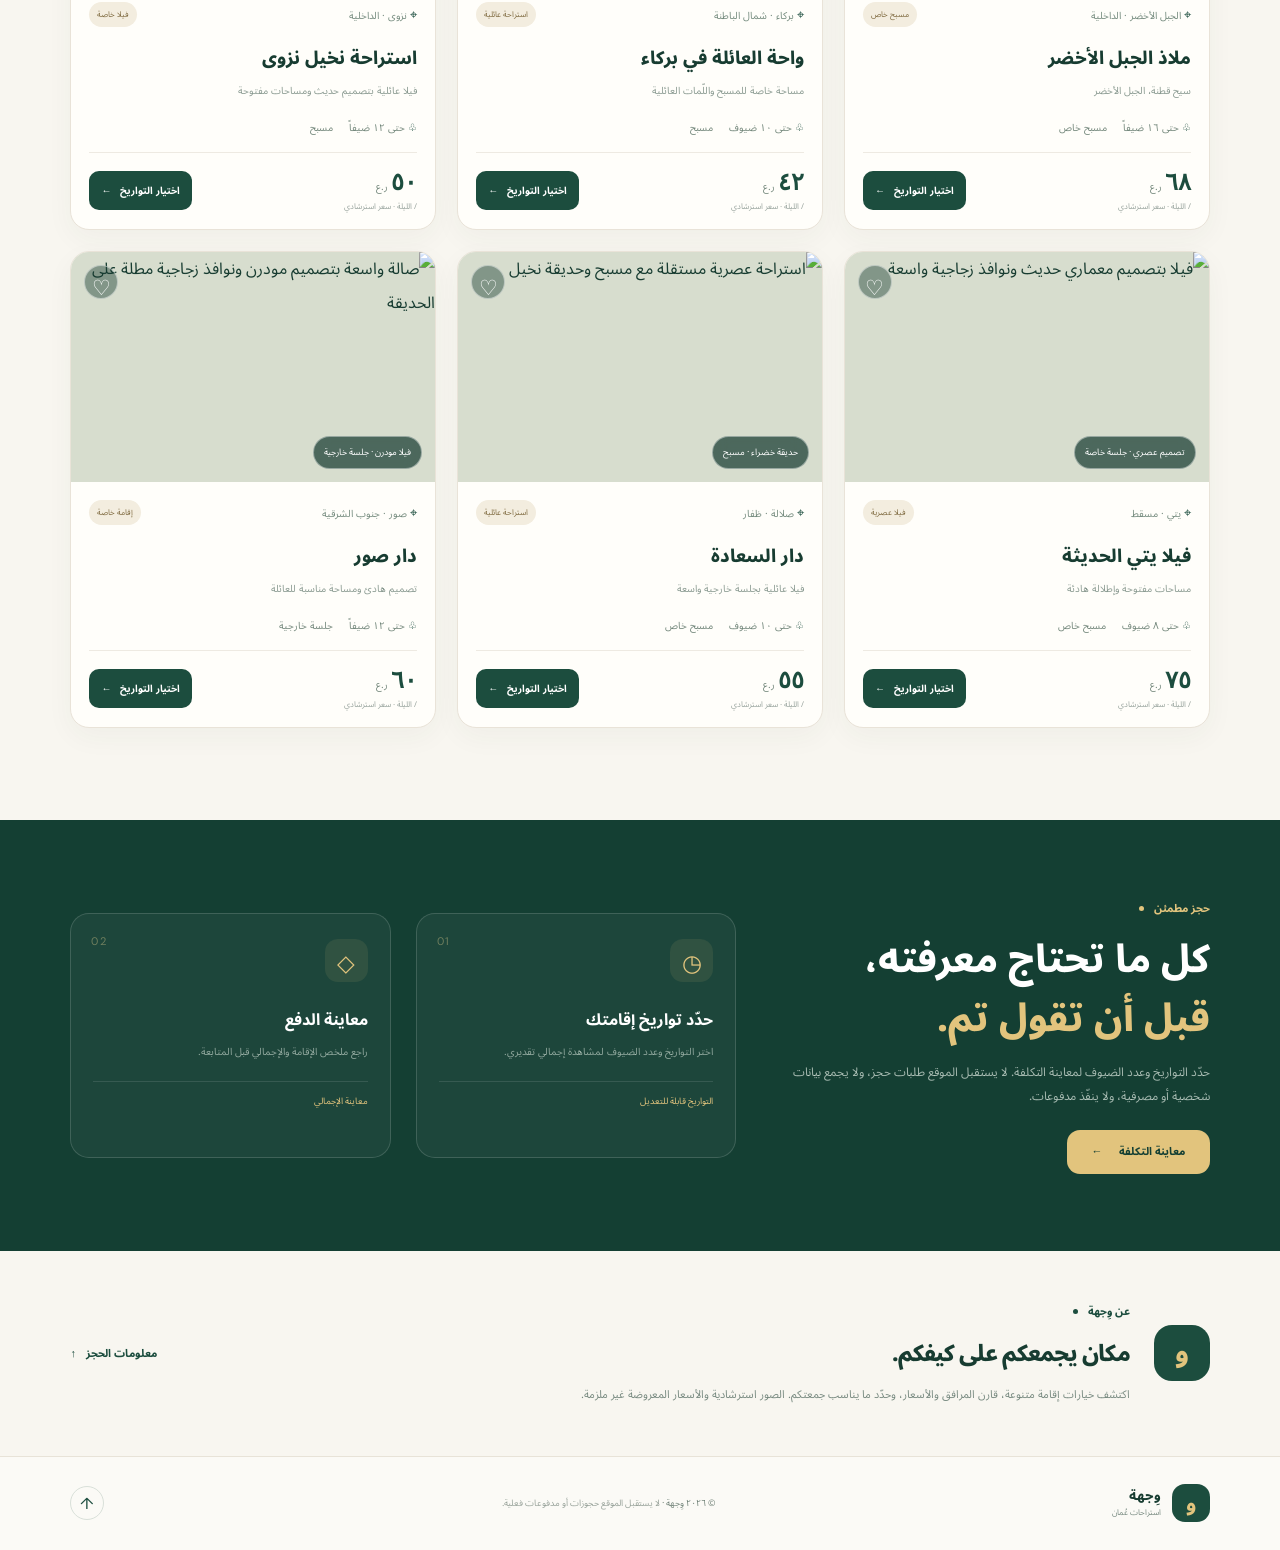
==== commit 2543951c: "Improve Oman retreats page SEO metadata Co-authored-by: Copilot App <223556219+Copilot@users.noreply" ====
--- a/site/index.html
+++ b/site/index.html
@@ -4,11 +4,12 @@
     <meta charset="utf-8">
     <meta name="viewport" content="width=device-width, initial-scale=1">
     <meta name="theme-color" content="#f8f6f0">
-    <meta name="description" content="وِجهة — استكشف استراحات عُمان، قارن المرافق والأسعار واختر المكان المناسب لجمعتكم.">
+    <meta name="description" content="اكتشف استراحات عصرية في سلطنة عُمان، واستعرض المرافق والأسعار الاسترشادية. وِجهة دليل تعريفي لا يستقبل الحجوزات أو المدفوعات الفعلية.">
+    <meta name="google-site-verification" content="XYZ123ABC">
     <meta property="og:type" content="website">
     <meta property="og:locale" content="ar_OM">
-    <meta property="og:title" content="وِجهة | استراحات عُمان">
-    <meta property="og:description" content="استكشف استراحات عُمان وقارن المرافق والأسعار.">
+    <meta property="og:title" content="استراحات عُمان | Oman Retreat Booking – وِجهة">
+    <meta property="og:description" content="اكتشف استراحات عصرية في سلطنة عُمان، واستعرض المرافق والأسعار الاسترشادية.">
     <meta property="og:url" content="https://hiklar1.github.io/oman-retreat-booking/">
     <link rel="canonical" href="https://hiklar1.github.io/oman-retreat-booking/">
     <link rel="icon" href="assets/favicon.svg" type="image/svg+xml">
@@ -17,7 +18,7 @@
     <link rel="preconnect" href="https://images.unsplash.com">
     <link href="https://fonts.googleapis.com/css2?family=DM+Sans:wght@400;500;600;700&family=Noto+Sans+Arabic:wght@400;500;600;700;800&display=swap" rel="stylesheet">
     <link rel="stylesheet" href="styles.css">
-    <title>وِجهة | استراحات عُمان</title>
+    <title>استراحات عُمان | Oman Retreat Booking – وِجهة</title>
   </head>
   <body>
     <a class="skip-link" href="#discover">انتقل إلى الاستراحات</a>
@@ -39,8 +40,8 @@
         <div class="hero-inner">
           <div class="hero-copy">
             <p class="hero-kicker"><span></span> بيوت ووجهات من قلب عُمان</p>
-            <h1 id="hero-title">لَمّة تستحق<br><em>مكاناً يليق بها.</em></h1>
-            <p class="hero-description">استكشف استراحات عصرية تناسب جمعتكم، تعرّف على المرافق والأسعار، واختر المكان الذي يشبهكم.</p>
+            <h1 id="hero-title">استكشف استراحات عصرية<br><em>في سلطنة عُمان.</em></h1>
+            <p class="hero-description">تصفّح استراحات عصرية في محافظات عُمان، وقارن المرافق والأسعار الاسترشادية لاختيار المكان المناسب لجمعتكم.</p>
             <div class="hero-actions">
               <a class="button button-gold" href="#discover">ابدأ الاكتشاف <span aria-hidden="true">←</span></a>
               <a class="button button-outline" href="#how-it-works">جرّب الحجز</a>
